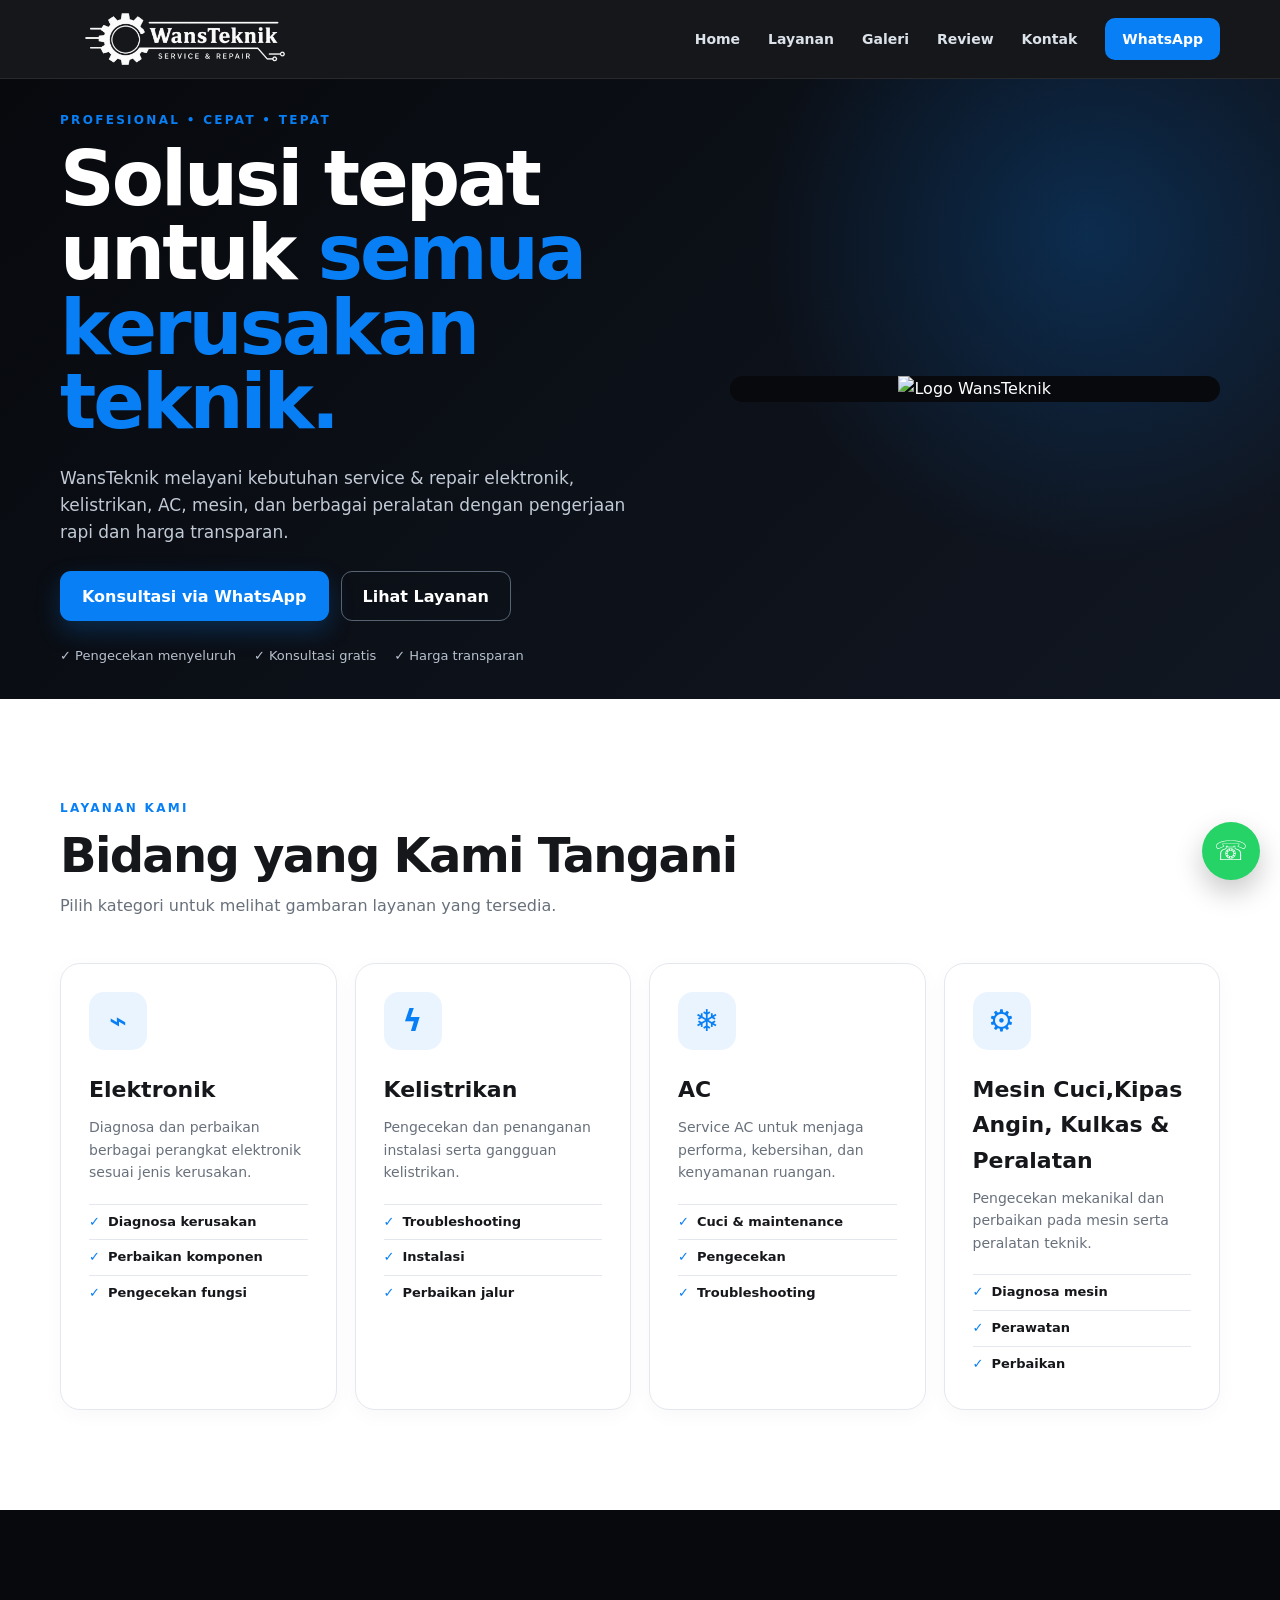
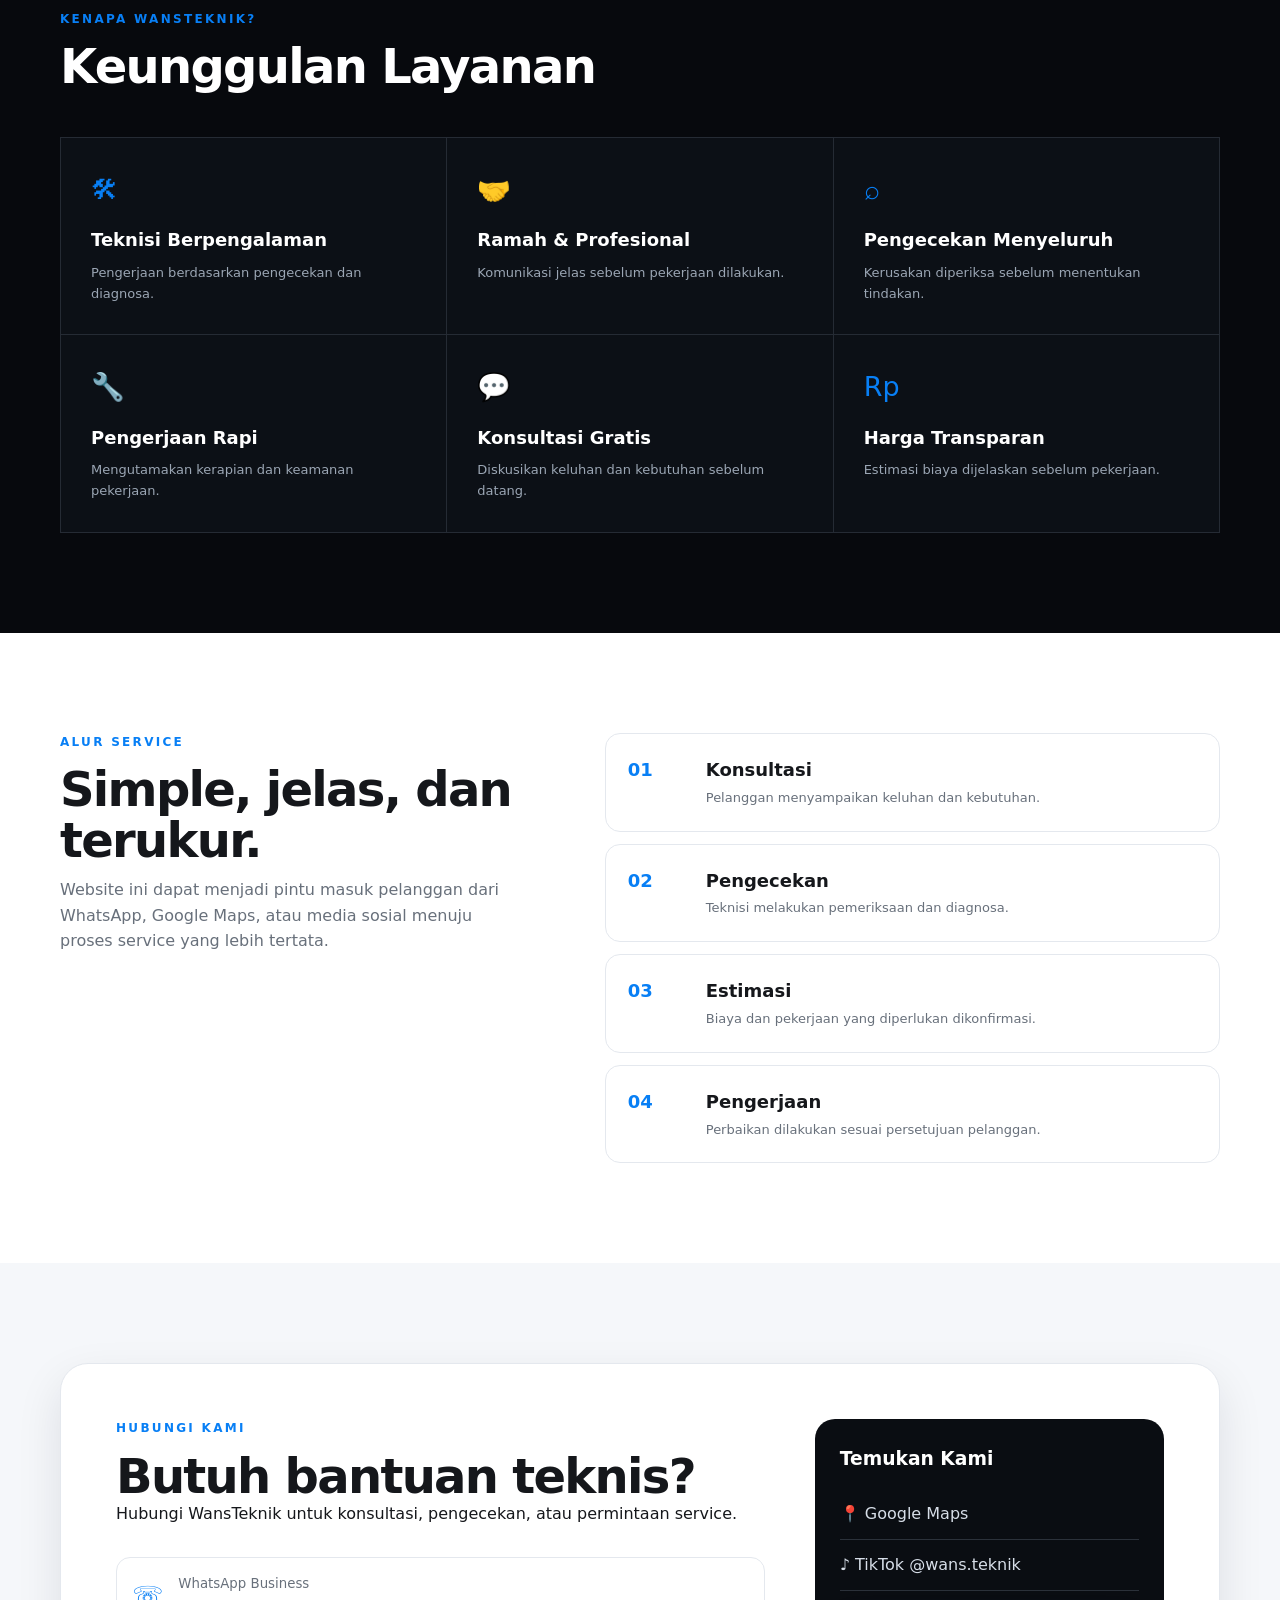
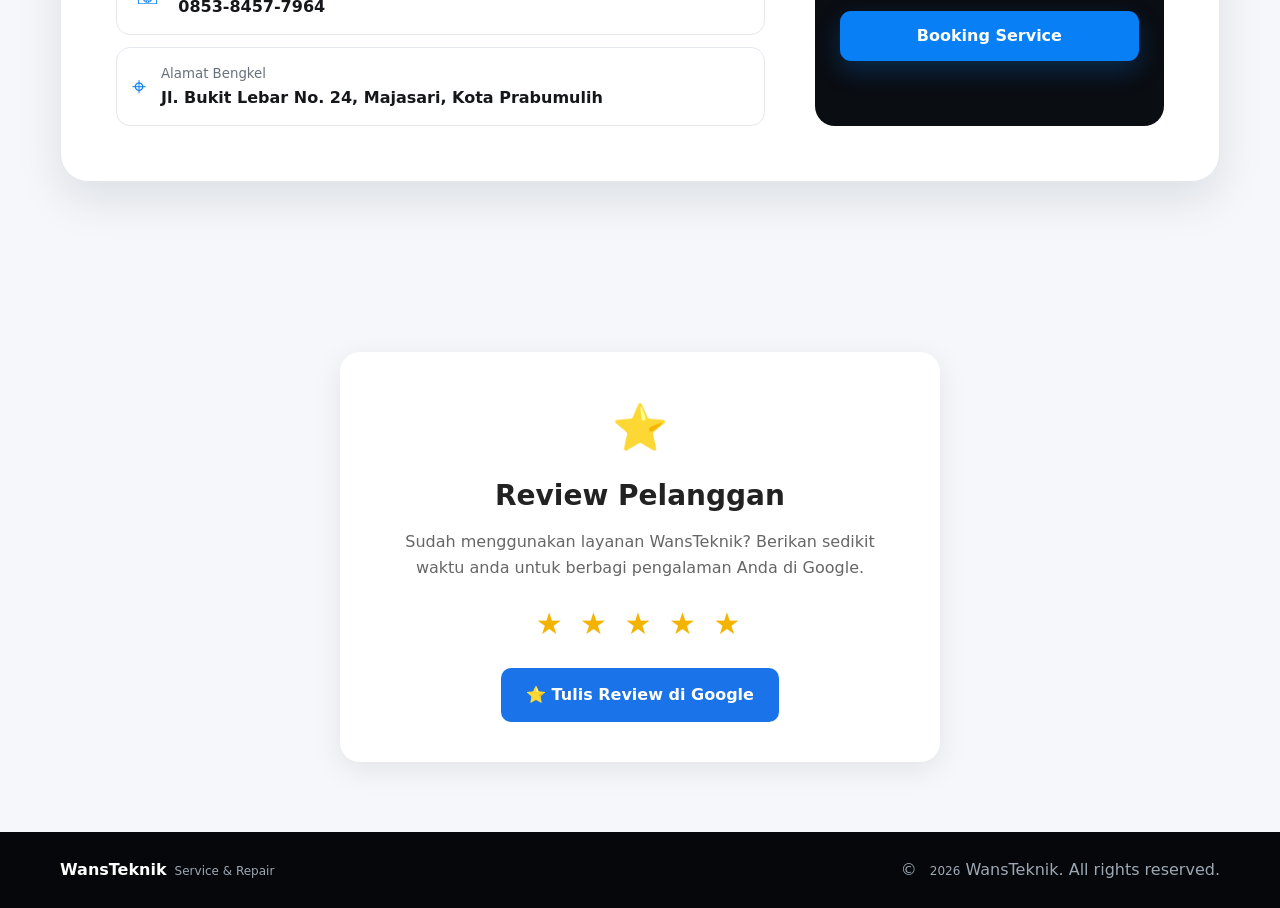
==== index.html @ 739c7991 "index.html" ====
<!DOCTYPE html>
<html lang="id">
<head>
  <meta charset="UTF-8">
  <meta name="viewport" content="width=device-width, initial-scale=1.0">
  <meta name="description" content="WansTeknik - Service & Repair elektronik, kelistrikan, AC, mesin dan peralatan di Prabumulih, Sumatera Selatan.">
  <meta name="theme-color" content="#087ff5">
  <title>WansTeknik | Service & Repair</title>
  <link rel="stylesheet" href="style.css">
</head>

<body>
  <!-- HEADER -->
  <header class="header" id="beranda">
    <div class="container nav-wrap">
    <a class="brand" href="#beranda" aria-label="WansTeknik">
  <img src="logo%202026.png"
     alt="WansTeknik"
     style="display:block; width:300px; height:auto; margin:auto;">
    
</a>

      <button class="menu-toggle" id="menuToggle" aria-label="Buka menu" aria-expanded="false">
        <span></span><span></span><span></span>
      </button>

      <nav class="nav" id="mainNav">
  <a href="#home">Home</a>
  <a href="#layanan">Layanan</a>
  <a href="#galeri">Galeri</a>
  <a href="#review">Review</a>
  <a href="#kontak">Kontak</a>
        <a class="nav-cta" href="https://wa.me/6285384577964" target="_blank" rel="noopener">WhatsApp</a>
      </nav>
    </div>
  </header>

  <main>
    <!-- HERO -->
    <section class="hero">
      <div class="hero-grid container">
        <div class="hero-copy">
          <p class="eyebrow">PROFESIONAL • CEPAT • TEPAT</p>
          <h1>Solusi tepat untuk <span>semua kerusakan teknik.</span></h1>
          <p class="hero-text">
            WansTeknik melayani kebutuhan service & repair elektronik, kelistrikan,
            AC, mesin, dan berbagai peralatan dengan pengerjaan rapi dan harga transparan.
          </p>

          <div class="hero-actions">
            <a class="btn btn-primary" href="https://wa.me/6285384577964?text=Halo%20WansTeknik%2C%20saya%20ingin%20konsultasi%20service." target="_blank" rel="noopener">
              Konsultasi via WhatsApp
            </a>
            <a class="btn btn-outline" href="#layanan">Lihat Layanan</a>
          </div>

          <div class="hero-points">
            <span>✓ Pengecekan menyeluruh</span>
            <span>✓ Konsultasi gratis</span>
            <span>✓ Harga transparan</span>
          </div>
        </div>

        <div class="hero-video">
  <img
    src="logovideo.gif"
    alt="Logo WansTeknik"
    class="logo-animation">
</div>
    </section>

    <!-- SERVICES -->
    <section class="section" id="layanan">
      <div class="container">
        <div class="section-heading">
          <p class="eyebrow">LAYANAN KAMI</p>
          <h2>Bidang yang Kami Tangani</h2>
          <p>Pilih kategori untuk melihat gambaran layanan yang tersedia.</p>
        </div>

        <div class="service-grid">
          <article class="service-card">
            <div class="icon">⌁</div>
            <h3>Elektronik</h3>
            <p>Diagnosa dan perbaikan berbagai perangkat elektronik sesuai jenis kerusakan.</p>
            <ul>
              <li>Diagnosa kerusakan</li>
              <li>Perbaikan komponen</li>
              <li>Pengecekan fungsi</li>
            </ul>
          </article>

          <article class="service-card">
            <div class="icon">ϟ</div>
            <h3>Kelistrikan</h3>
            <p>Pengecekan dan penanganan instalasi serta gangguan kelistrikan.</p>
            <ul>
              <li>Troubleshooting</li>
              <li>Instalasi</li>
              <li>Perbaikan jalur</li>
            </ul>
          </article>

          <article class="service-card">
            <div class="icon">❄</div>
            <h3>AC</h3>
            <p>Service AC untuk menjaga performa, kebersihan, dan kenyamanan ruangan.</p>
            <ul>
              <li>Cuci & maintenance</li>
              <li>Pengecekan</li>
              <li>Troubleshooting</li>
            </ul>
          </article>

          <article class="service-card">
            <div class="icon">⚙</div>
            <h3>Mesin Cuci,Kipas Angin, Kulkas & Peralatan</h3>
            <p>Pengecekan mekanikal dan perbaikan pada mesin serta peralatan teknik.</p>
            <ul>
              <li>Diagnosa mesin</li>
              <li>Perawatan</li>
              <li>Perbaikan</li>
            </ul>
          </article>
        </div>
      </div>
    </section>

    <!-- ADVANTAGES -->
    <section class="section section-dark" id="keunggulan">
      <div class="container">
        <div class="section-heading light">
          <p class="eyebrow">KENAPA WANSTEKNIK?</p>
          <h2>Keunggulan Layanan</h2>
        </div>

        <div class="advantage-grid">
          <div class="advantage"><span>🛠</span><strong>Teknisi Berpengalaman</strong><p>Pengerjaan berdasarkan pengecekan dan diagnosa.</p></div>
          <div class="advantage"><span>🤝</span><strong>Ramah & Profesional</strong><p>Komunikasi jelas sebelum pekerjaan dilakukan.</p></div>
          <div class="advantage"><span>⌕</span><strong>Pengecekan Menyeluruh</strong><p>Kerusakan diperiksa sebelum menentukan tindakan.</p></div>
          <div class="advantage"><span>🔧</span><strong>Pengerjaan Rapi</strong><p>Mengutamakan kerapian dan keamanan pekerjaan.</p></div>
          <div class="advantage"><span>💬</span><strong>Konsultasi Gratis</strong><p>Diskusikan keluhan dan kebutuhan sebelum datang.</p></div>
          <div class="advantage"><span>Rp</span><strong>Harga Transparan</strong><p>Estimasi biaya dijelaskan sebelum pekerjaan.</p></div>
        </div>
      </div>
    </section>

    <!-- ABOUT / PROCESS -->
    <section class="section" id="tentang">
      <div class="container two-col">
        <div>
          <p class="eyebrow">ALUR SERVICE</p>
          <h2>Simple, jelas, dan terukur.</h2>
          <p class="lead">
            Website ini dapat menjadi pintu masuk pelanggan dari WhatsApp, Google Maps,
            atau media sosial menuju proses service yang lebih tertata.
          </p>
        </div>

        <div class="steps">
          <div class="step"><b>01</b><div><h3>Konsultasi</h3><p>Pelanggan menyampaikan keluhan dan kebutuhan.</p></div></div>
          <div class="step"><b>02</b><div><h3>Pengecekan</h3><p>Teknisi melakukan pemeriksaan dan diagnosa.</p></div></div>
          <div class="step"><b>03</b><div><h3>Estimasi</h3><p>Biaya dan pekerjaan yang diperlukan dikonfirmasi.</p></div></div>
          <div class="step"><b>04</b><div><h3>Pengerjaan</h3><p>Perbaikan dilakukan sesuai persetujuan pelanggan.</p></div></div>
        </div>
      </div>
    </section>

    <!-- CONTACT -->
    <section class="section contact-section" id="kontak">
      <div class="container">
        <div class="contact-box">
          <div>
            <p class="eyebrow">HUBUNGI KAMI</p>
            <h2>Butuh bantuan teknis?</h2>
            <p>Hubungi WansTeknik untuk konsultasi, pengecekan, atau permintaan service.</p>

            <div class="contact-list">
              <a href="https://wa.me/6285384577964" target="_blank" rel="noopener">
                <span class="contact-icon">☏</span>
                <span><small>WhatsApp Business</small><strong>0853-8457-7964</strong></span>
              </a>
              <a href="https://www.google.com/maps/search/?api=1&query=WansTeknik%2C%20Jl.%20Bukit%20Lebar%20No.%2024%2C%20Majasari%2C%20Prabumulih%2C%20Sumatera%20Selatan" target="_blank" rel="noopener">
                <span class="contact-icon">⌖</span>
                <span><small>Alamat Bengkel</small><strong>Jl. Bukit Lebar No. 24, Majasari, Kota Prabumulih</strong></span>
              </a>
            </div>
          </div>

          <div class="social-card">
            <h3>Temukan Kami</h3>
            <a href="https://maps.app.goo.gl/dxW3YnQpH34vf2yW6?g_st=ac" target="_blank" rel="noopener">📍 Google Maps</a>
            <a href="https://www.tiktok.com/@wans.teknik" target="_blank" rel="noopener">♪ TikTok @wans.teknik</a>
            <a class="btn btn-primary full" href="https://wa.me/6285384577964?text=Halo%20WansTeknik%2C%20saya%20ingin%20booking%20service." target="_blank" rel="noopener">Booking Service</a>
          </div>
        </div>
      </div>
    </section>
  </main>
  <section class="review-section" id="review">

  <div class="review-box">

    <div class="review-icon">⭐</div>

    <h2>Review Pelanggan</h2>

    <p>
      Sudah menggunakan layanan WansTeknik?
      Berikan sedikit waktu anda untuk berbagi pengalaman Anda di Google.
    </p>

    <div class="review-stars">
      ★ ★ ★ ★ ★
    </div>

    <a
      href="https://maps.app.goo.gl/dxW3YnQpH34vf2yW6?g_st=ac"
      target="_blank"
      rel="noopener noreferrer"
      class="review-button">
      ⭐ Tulis Review di Google
    </a>

  </div>

  </section>

  <button class="floating-wa" id="floatingWa" aria-label="Chat WhatsApp">☏</button>

  <footer class="footer">
    <div class="container footer-wrap">
      <div><strong>WansTeknik</strong><span>Service & Repair</span></div>
      <p>© <span id="year"></span> WansTeknik. All rights reserved.</p>
    </div>
  </footer>

  <script src="script.js"></script>
</body>
</html>
---- style.css ----
/* =========================================================
   WANSTEKNIK - STYLE
   Palet utama mengikuti poster: hitam + putih + biru.
   ========================================================= */

:root {
  --blue: #087ff5;
  --blue-dark: #0562bf;
  --black: #07090d;
  --text: #15171b;
  --muted: #68707b;
  --white: #ffffff;
  --surface: #f5f7fa;
  --border: #e4e8ee;
  --shadow: 0 18px 45px rgba(10, 20, 35, .10);
  --radius: 20px;
  --container: 1160px;
}

* { box-sizing: border-box; margin: 0; padding: 0; }

html { scroll-behavior: smooth; }

body {
  font-family: Inter, ui-sans-serif, system-ui, -apple-system, BlinkMacSystemFont, "Segoe UI", sans-serif;
  color: var(--text);
  background: var(--white);
  line-height: 1.6;
}

a { color: inherit; text-decoration: none; }

.container {
  width: min(var(--container), calc(100% - 40px));
  margin-inline: auto;
}

/* Header */
.header {
  position: sticky;
  top: 0;
  z-index: 50;
  background: rgba(7, 9, 13, .94);
  backdrop-filter: blur(12px);
  border-bottom: 1px solid rgba(255,255,255,.08);
}

.nav-wrap {
  min-height: 78px;
  display: flex;
  align-items: center;
  justify-content: space-between;
  gap: 25px;
}

.brand {
  display: inline-flex;
  align-items: center;
  gap: 12px;
  color: white;
}

.brand img {
  width: 250px!important;
  height: 52px!important;
  object-fit: contain!important;
  display: block!important;
}

.brand strong {
  display: block;
  font-size: 21px;
  letter-spacing: -.4px;
}

.brand small {
  display: block;
  color: #b8c1cd;
  text-transform: uppercase;
  font-size: 9px;
  letter-spacing: 2px;
}

.nav { display: flex; align-items: center; gap: 28px; color: #dce2ea; }
.nav a { font-size: 14px; font-weight: 700; transition: .2s; }
.nav a:hover { color: var(--blue); }
.nav .nav-cta { padding: 10px 17px; border-radius: 10px; background: var(--blue); color: white; }
.nav .nav-cta:hover { background: #2995ff; color: white; }

.menu-toggle { display: none; background: none; border: 0; cursor: pointer; }
.menu-toggle span { display: block; width: 25px; height: 2px; background: white; margin: 5px; }

/* Hero */
.hero {
  color: white;
  background:
    radial-gradient(circle at 85% 25%, rgba(8,127,245,.24), transparent 28%),
    linear-gradient(135deg, #07090d 0%, #111722 100%);
  overflow: hidden;
}

.hero-grid {
  min-height: 620px;
  display: grid;
  grid-template-columns: 1.1fr .9fr;
  align-items: center;
  gap: 70px;
}

.eyebrow {
  color: var(--blue);
  font-weight: 900;
  font-size: 12px;
  letter-spacing: 2.3px;
  margin-bottom: 12px;
}

.hero h1 {
  max-width: 720px;
  font-size: clamp(42px, 6vw, 76px);
  line-height: .98;
  letter-spacing: -3px;
}

.hero h1 span { color: var(--blue); }

.hero-text {
  max-width: 670px;
  color: #c1cad5;
  font-size: 17px;
  margin: 25px 0;
}

.hero-actions { display: flex; gap: 12px; flex-wrap: wrap; }

.btn {
  display: inline-flex;
  justify-content: center;
  align-items: center;
  min-height: 50px;
  padding: 0 21px;
  border-radius: 11px;
  font-weight: 900;
  border: 1px solid transparent;
  transition: .2s ease;
  cursor: pointer;
}

.btn-primary { background: var(--blue); color: white; box-shadow: 0 10px 25px rgba(8,127,245,.25); }
.btn-primary:hover { background: #2995ff; transform: translateY(-2px); }
.btn-outline { border-color: #586372; color: white; }
.btn-outline:hover { border-color: var(--blue); color: var(--blue); }

.hero-points {
  display: flex;
  flex-wrap: wrap;
  gap: 18px;
  margin-top: 25px;
  color: #b8c1cd;
  font-size: 13px;
}

.hero-card {
  width: min(430px, 100%);
  min-height: 390px;
  margin-inline: auto;
  padding: 45px;
  display: flex;
  flex-direction: column;
  justify-content: center;
  align-items: center;
  text-align: center;
  border: 1px solid rgba(255,255,255,.13);
  border-radius: 30px;
  background: linear-gradient(145deg, rgba(255,255,255,.08), rgba(255,255,255,.025));
  box-shadow: 0 30px 70px rgba(0,0,0,.35);
}

.hero-video {
    width: 100%;
    max-width: 500px;
    height: 100℅;

    display: flex;
    justify-content: center;
    align-items: center;

    overflow: hidden;
    border-radius: 25px;

    background: #07090d;
}

.logovideo {
    
    width: 100%;
    height: 100%;

    object-fit: contain;
    transform:scale(0,30);

    display: block;
    background: #000;
}

.hero-card-title { font-size: 34px; font-weight: 950; letter-spacing: -1px; }
.hero-card-subtitle { color: #bfc8d4; font-size: 11px; letter-spacing: 4px; font-weight: 800; }
.hero-line { width: 80px; height: 3px; background: var(--blue); margin: 18px 0; }
.hero-card p { color: #aeb8c5; max-width: 290px; font-size: 14px; }

@keyframes spin { to { transform: rotate(360deg); } }

/* Sections */
.section { padding: 100px 0; }
.section-heading { max-width: 700px; margin-bottom: 45px; }
.section-heading h2, .two-col h2, .contact-box h2 {
  font-size: clamp(32px, 4vw, 48px);
  line-height: 1.05;
  letter-spacing: -1.7px;
}
.section-heading p:not(.eyebrow), .lead { color: var(--muted); margin-top: 12px; }

.service-grid {
  display: grid;
  grid-template-columns: repeat(4, 1fr);
  gap: 18px;
}

.service-card {
  padding: 28px;
  border: 1px solid var(--border);
  border-radius: var(--radius);
  background: white;
  box-shadow: 0 5px 20px rgba(10,20,35,.03);
  transition: .25s ease;
}

.service-card:hover { transform: translateY(-7px); box-shadow: var(--shadow); border-color: #c9d7e7; }

.icon {
  width: 58px;
  height: 58px;
  display: grid;
  place-items: center;
  border-radius: 15px;
  background: #eaf4ff;
  color: var(--blue);
  font-size: 30px;
  font-weight: 900;
  margin-bottom: 22px;
}

.service-card h3 { font-size: 22px; margin-bottom: 9px; }
.service-card p { color: var(--muted); font-size: 14px; }
.service-card ul { list-style: none; margin-top: 20px; }
.service-card li { font-size: 13px; font-weight: 700; padding: 7px 0; border-top: 1px solid var(--border); }
.service-card li::before { content: "✓"; color: var(--blue); margin-right: 8px; }

/* Dark advantages */
.section-dark { background: var(--black); color: white; }
.light p:not(.eyebrow) { color: #aeb8c5; }

.advantage-grid {
  display: grid;
  grid-template-columns: repeat(3, 1fr);
  gap: 1px;
  background: #252b34;
  border: 1px solid #252b34;
}

.advantage { background: #0c1016; padding: 30px; min-height: 180px; }
.advantage span { font-size: 27px; color: var(--blue); display: block; margin-bottom: 15px; }
.advantage strong { font-size: 18px; display: block; }
.advantage p { color: #9ba6b4; font-size: 13px; margin-top: 8px; }

/* Process */
.two-col { display: grid; grid-template-columns: .85fr 1.15fr; gap: 90px; align-items: start; }

.steps { display: grid; gap: 12px; }
.step {
  display: grid;
  grid-template-columns: 60px 1fr;
  gap: 18px;
  padding: 22px;
  border: 1px solid var(--border);
  border-radius: 15px;
}
.step b { color: var(--blue); font-size: 18px; }
.step h3 { font-size: 18px; }
.step p { color: var(--muted); font-size: 13px; margin-top: 3px; }

/* Contact */
.contact-section { background: var(--surface); }
.contact-box {
  display: grid;
  grid-template-columns: 1.3fr .7fr;
  gap: 50px;
  padding: 55px;
  border-radius: 28px;
  background: white;
  box-shadow: var(--shadow);
  border: 1px solid var(--border);
}

.contact-list { display: grid; gap: 12px; margin-top: 30px; }
.contact-list a {
  display: flex;
  gap: 15px;
  align-items: center;
  padding: 15px;
  border: 1px solid var(--border);
  border-radius: 14px;
}
.contact-list a:hover { border-color: var(--blue); }
.contact-icon { color: var(--blue); font-size: 25px; }
.contact-list small { display: block; color: var(--muted); }
.contact-list strong { display: block; }

.social-card {
  padding: 25px;
  background: #0a0d12;
  border-radius: 20px;
  color: white;
}
.social-card h3 { margin-bottom: 15px; }
.social-card > a:not(.btn) { display: block; padding: 12px 0; border-bottom: 1px solid #2b313a; color: #d7dee8; }
.social-card .full { width: 100%; margin-top: 20px; }

/* Floating button + footer */
.floating-wa {
  position: fixed;
  right: 20px;
  bottom: 20px;
  width: 58px;
  height: 58px;
  border: 0;
  border-radius: 50%;
  background: #25d366;
  color: white;
  font-size: 27px;
  box-shadow: 0 12px 28px rgba(0,0,0,.22);
  z-index: 40;
  cursor: pointer;
}

.footer { background: #05070a; color: #9da8b5; padding: 25px 0; }
.footer-wrap { display: flex; justify-content: space-between; gap: 20px; align-items: center; }
.footer strong { color: white; }
.footer span { margin-left: 8px; font-size: 12px; }

.reveal { opacity: 0; transform: translateY(20px); transition: .7s ease; }
.reveal.visible { opacity: 1; transform: translateY(0); }

/* Responsive */
@media (max-width: 980px) {
  .hero-grid, .two-col, .contact-box { grid-template-columns: 1fr; }
  .hero-grid { padding-top: 70px; padding-bottom: 70px; }
  .hero-card { max-width: 500px; }
  .service-grid { grid-template-columns: repeat(2, 1fr); }
  .advantage-grid { grid-template-columns: repeat(2, 1fr); }
}
/* ================================
   REVIEW PELANGGAN WANSTEKNIK
   ================================ */

.review-section {
  padding: 70px 20px;
  background: #f5f7fa;
  text-align: center;
  scroll-margin-top: 80px;
}

.review-box {
  max-width: 600px;
  margin: 0 auto;
  padding: 40px 25px;
  background: #ffffff;
  border-radius: 20px;
  box-shadow: 0 8px 30px rgba(0, 0, 0, 0.08);
}

.review-icon {
  font-size: 45px;
  margin-bottom: 10px;
}

.review-box h2 {
  margin: 10px 0;
  font-size: 28px;
  color: #222;
}

.review-box p {
  margin: 0 auto 20px;
  max-width: 500px;
  color: #666;
  line-height: 1.6;
}

.review-stars {
  margin: 20px 0;
  font-size: 30px;
  letter-spacing: 4px;
  color: #f5b301;
}

.review-button {
  display: inline-block;
  padding: 14px 25px;
  background: #1a73e8;
  color: #ffffff;
  text-decoration: none;
  font-weight: 700;
  border-radius: 10px;
  transition: all 0.2s ease;
}

.review-button:hover {
  transform: translateY(-2px);
  opacity: 0.9;
}

.review-box small {
  display: block;
  margin-top: 18px;
  color: #777;
  line-height: 1.5;
}

/* Scroll halus ketika menu Review ditekan */
html {
  scroll-behavior: smooth;
}

@media (max-width: 720px) {
  .container { width: min(var(--container), calc(100% - 28px)); }
  .menu-toggle { display: block; }
  .nav {
    position: absolute;
    left: 14px;
    right: 14px;
    top: 72px;
    display: none;
    padding: 15px;
    flex-direction: column;
    align-items: stretch;
    background: #0a0d12;
    border: 1px solid #252b34;
    border-radius: 14px;
  }
  .nav.open { display: flex; }
  .nav a { padding: 9px; }
  .hero h1 { letter-spacing: -2px; }
  .hero-card { min-height: 320px; padding: 30px; }
  .section { padding: 75px 0; }
  .service-grid, .advantage-grid { grid-template-columns: 1fr; }
  .contact-box { padding: 28px; gap: 30px; }
  .footer-wrap { flex-direction: column; align-items: flex-start; }
}
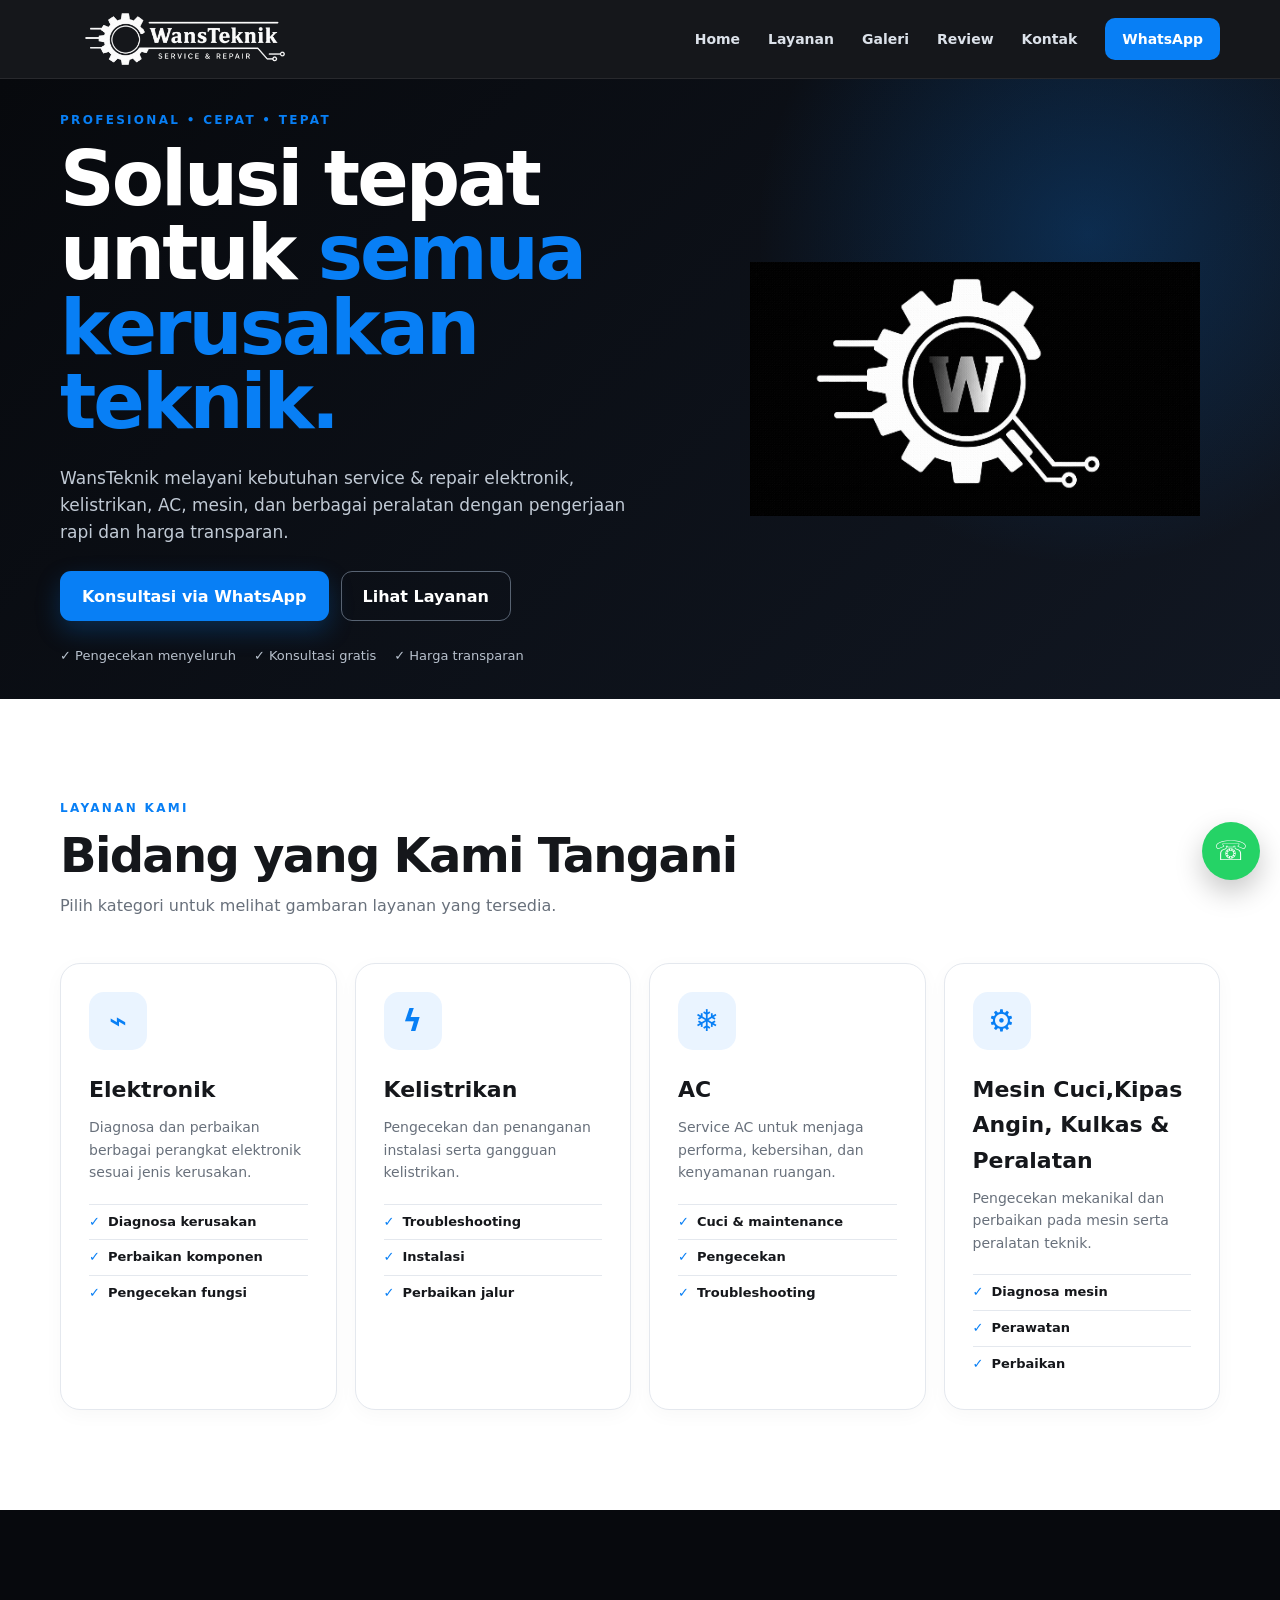
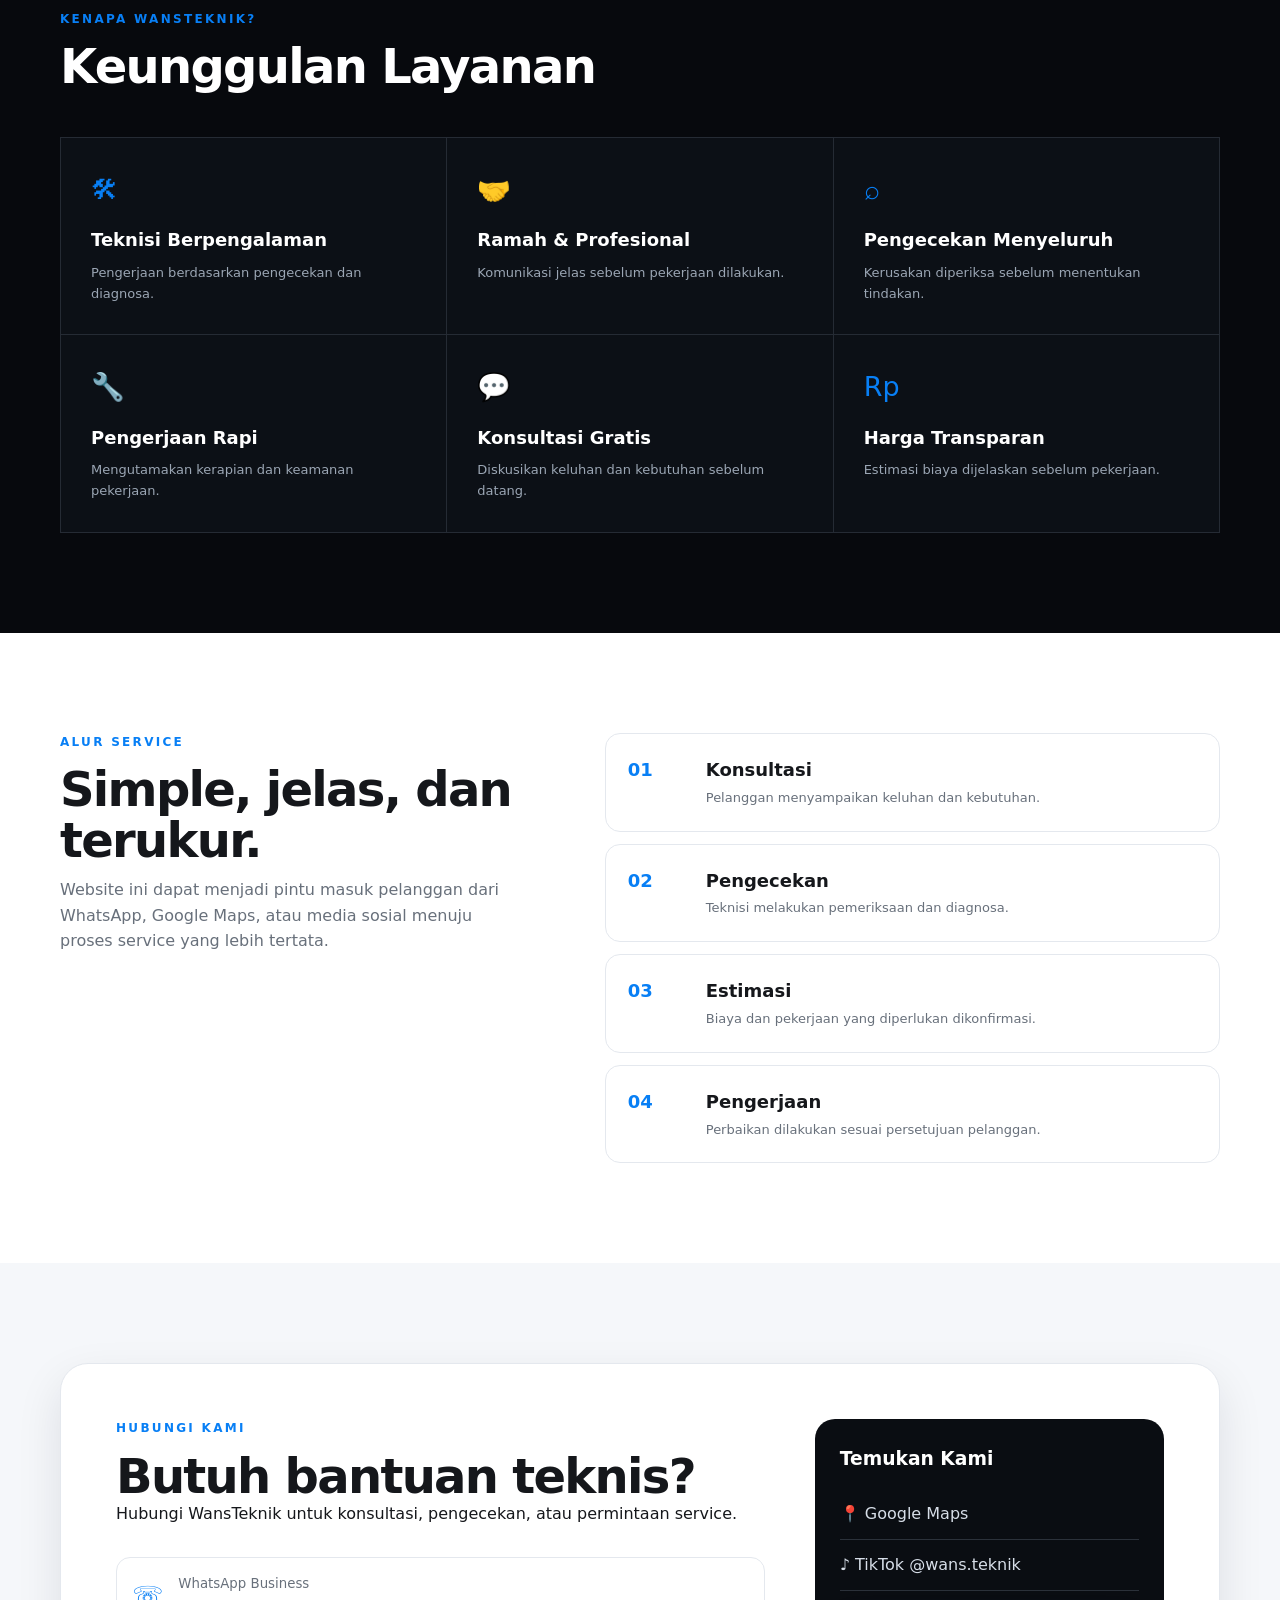
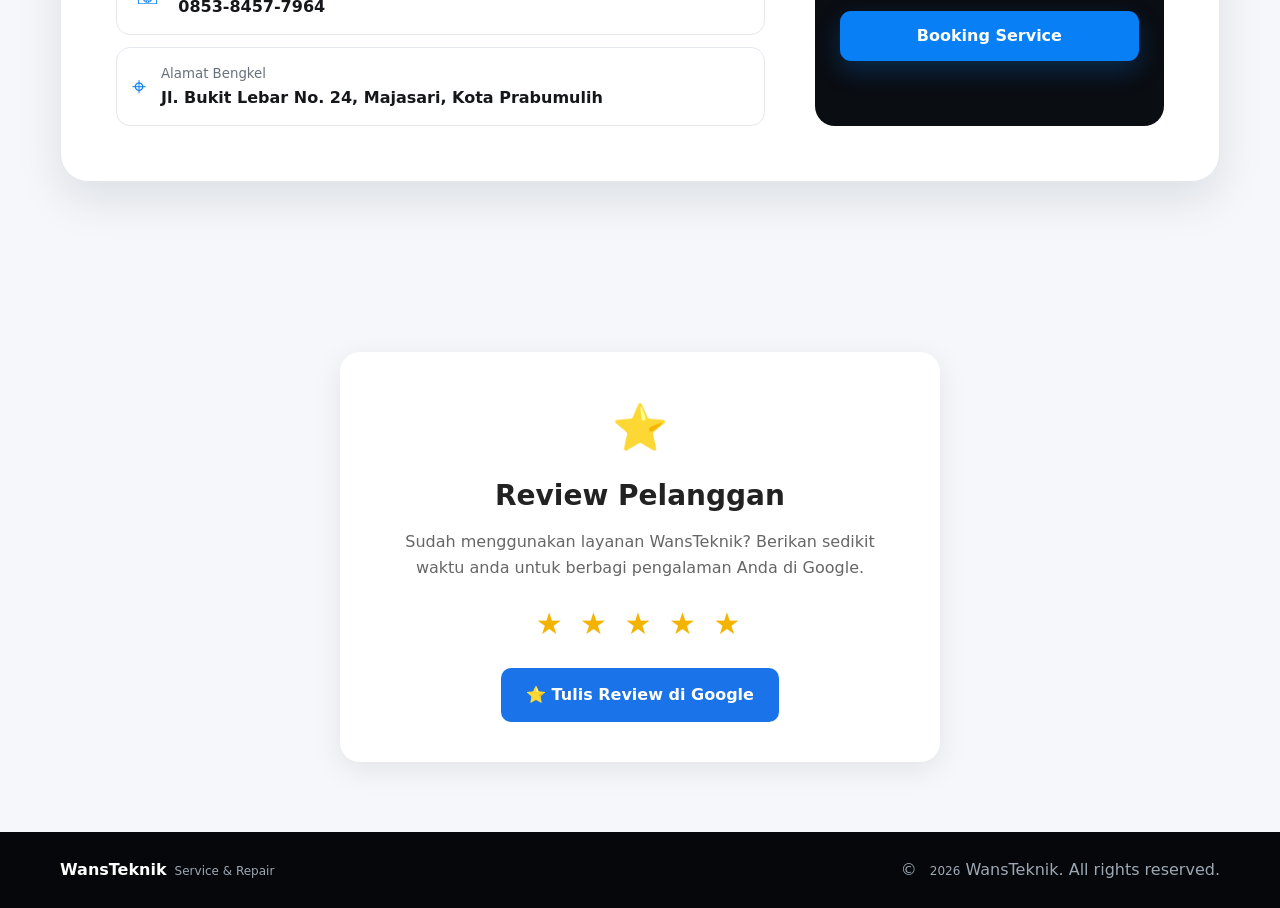
==== commit 876a7aa4: "index.html" ====
--- a/index.html
+++ b/index.html
@@ -63,7 +63,7 @@
 
         <div class="hero-video">
   <img
-    src="logovideo.gif"
+    src="Logovideo.gif"
     alt="Logo WansTeknik"
     class="logo-animation">
 </div>
--- a/style.css
+++ b/style.css
@@ -177,30 +177,16 @@
 }
 
 .hero-video {
-    width: 100%;
-    max-width: 500px;
-    height: 100℅;
-
-    display: flex;
-    justify-content: center;
-    align-items: center;
-
-    overflow: hidden;
-    border-radius: 25px;
-
-    background: #07090d;
-}
-
-.logovideo {
-    
-    width: 100%;
-    height: 100%;
-
-    object-fit: contain;
-    transform:scale(0,30);
-
-    display: block;
-    background: #000;
+  display: flex;
+  justify-content: center;
+  align-items: center;
+}
+
+.logo-animation {
+  width: 100%;
+  max-width: 450px;
+  height: auto;
+  display: block;
 }
 
 .hero-card-title { font-size: 34px; font-weight: 950; letter-spacing: -1px; }
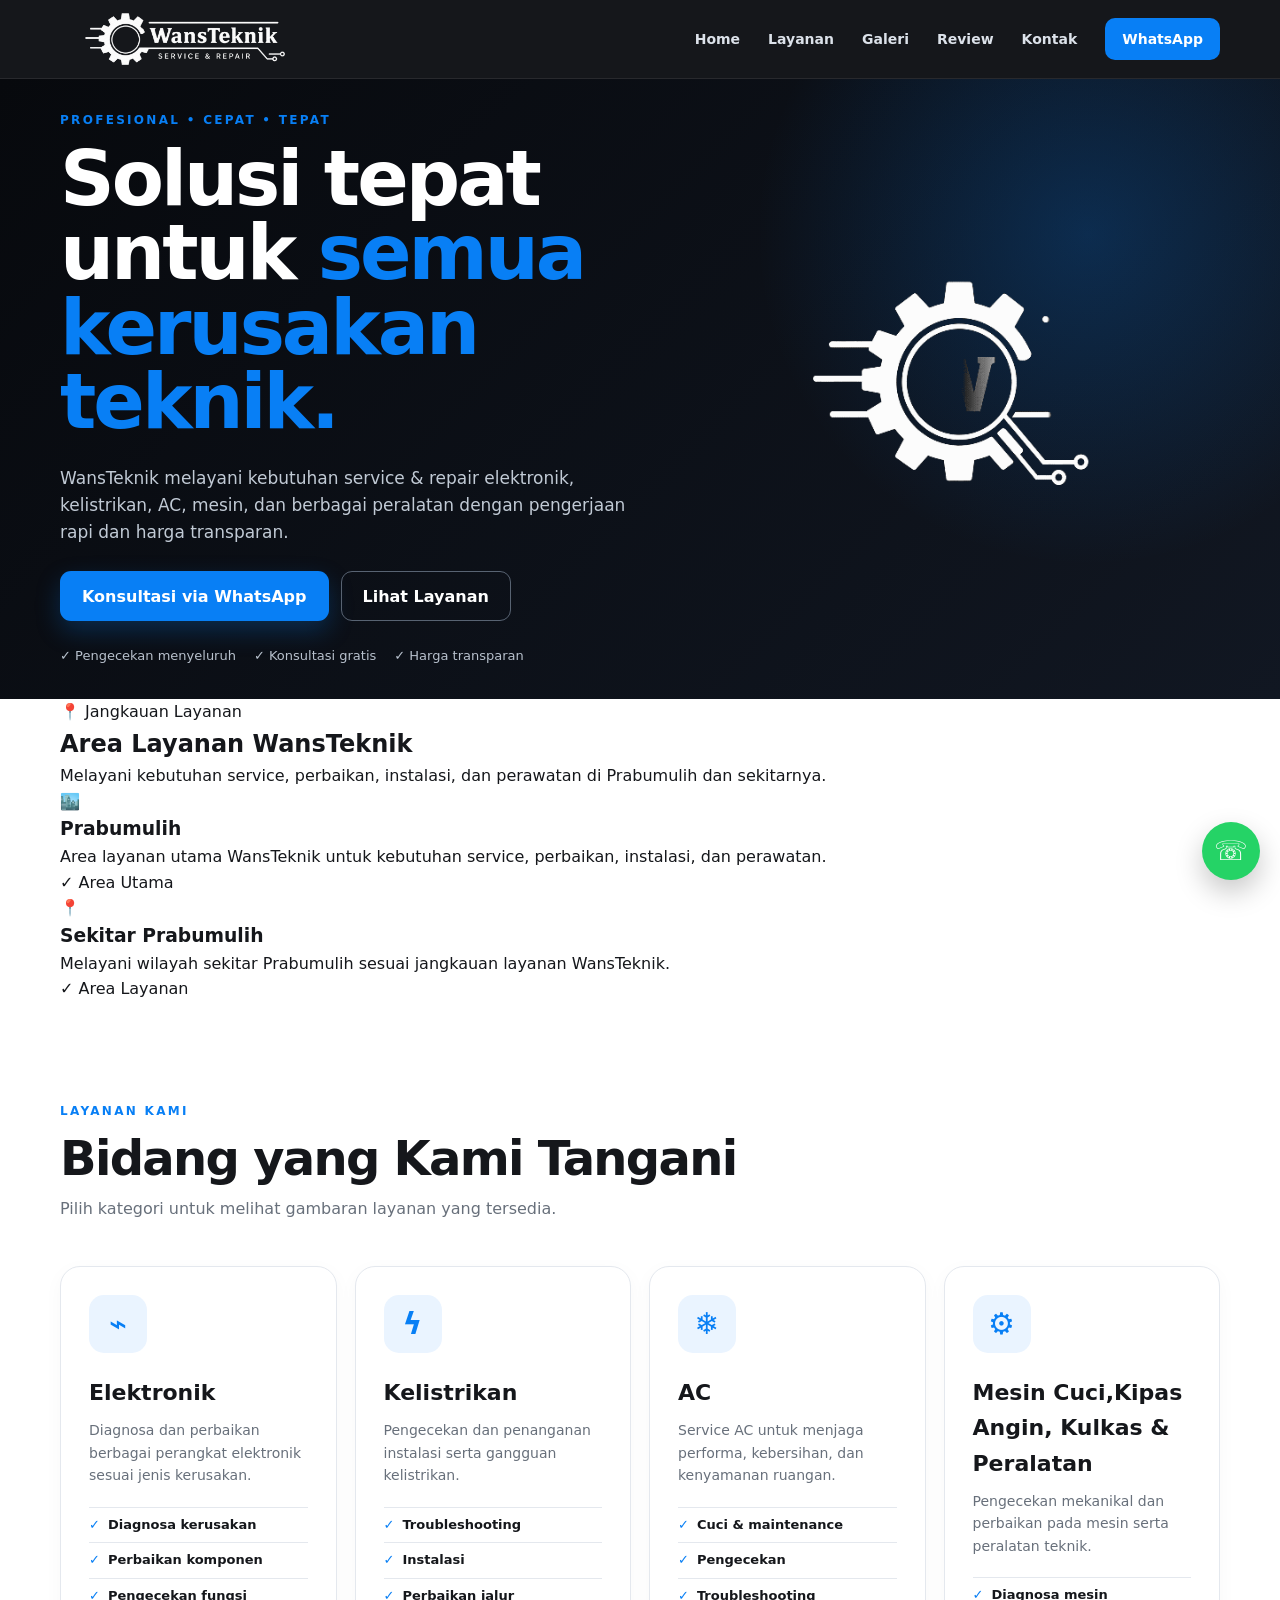
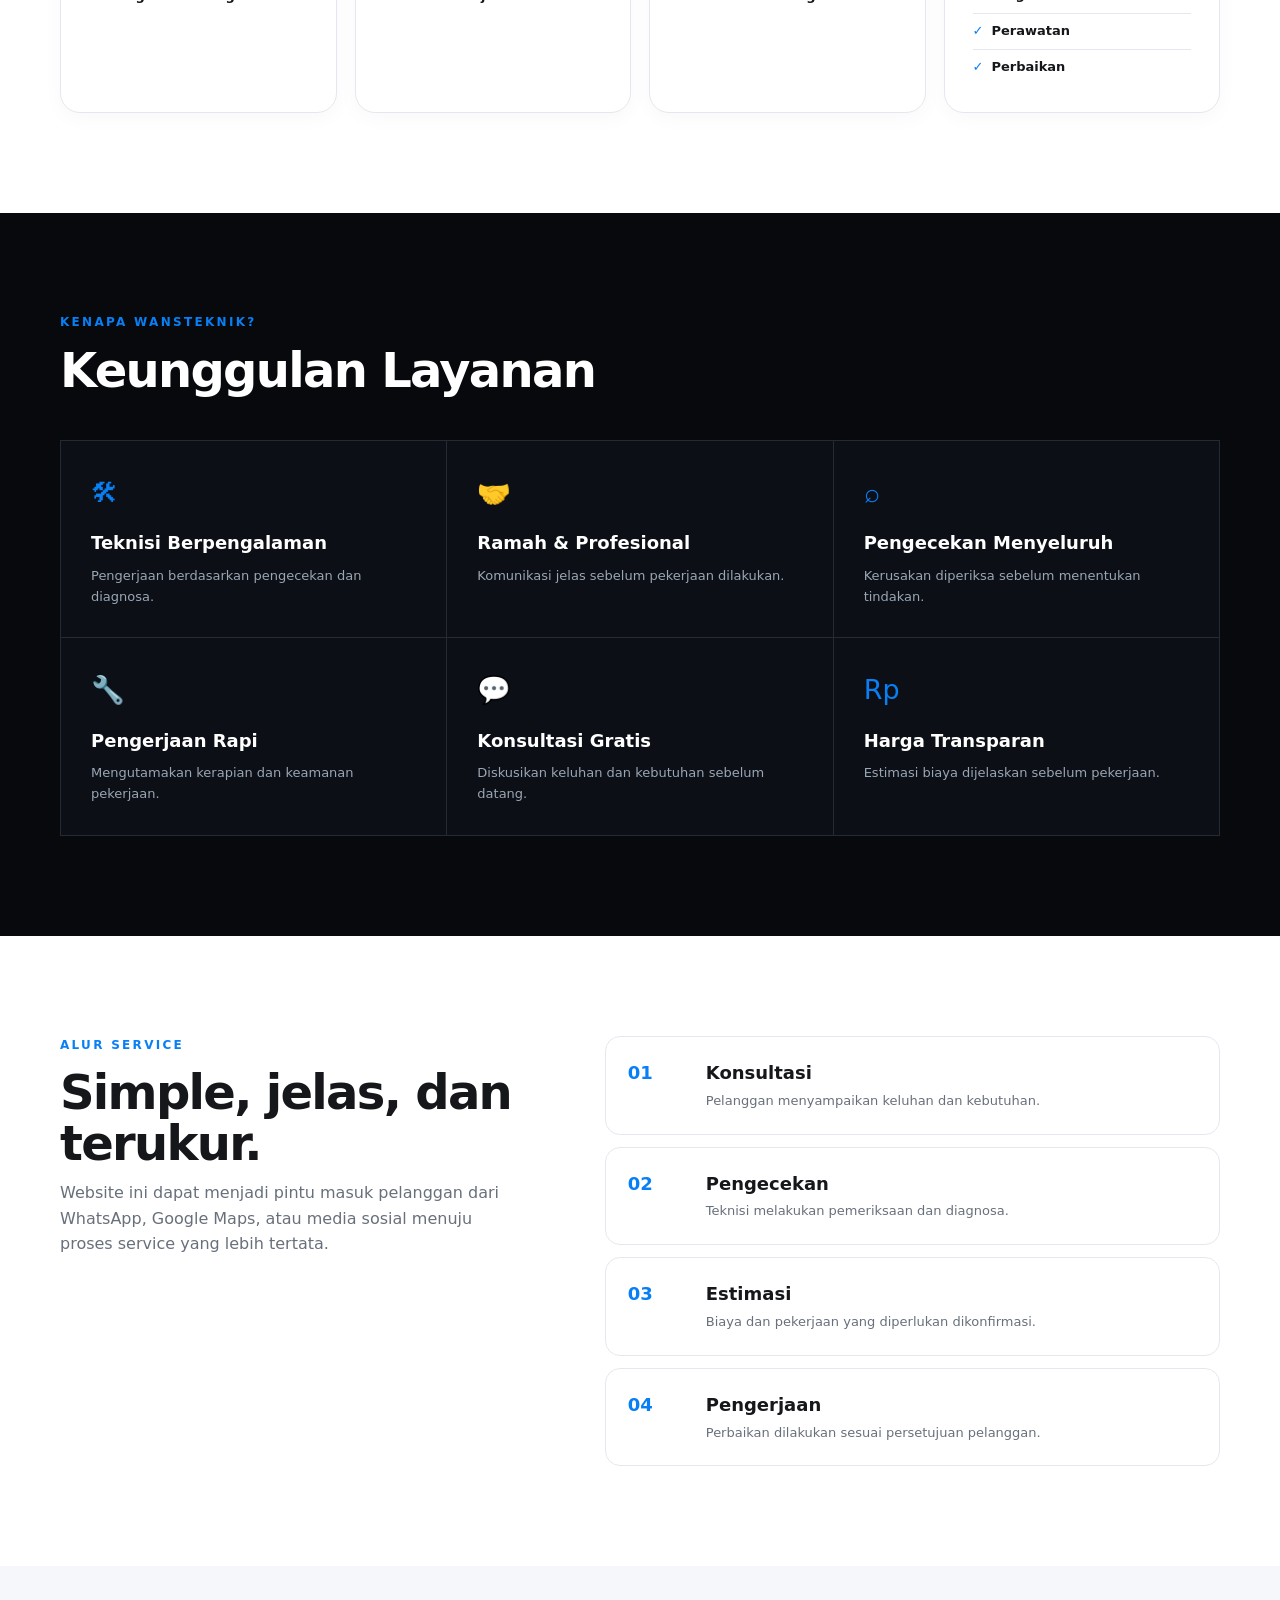
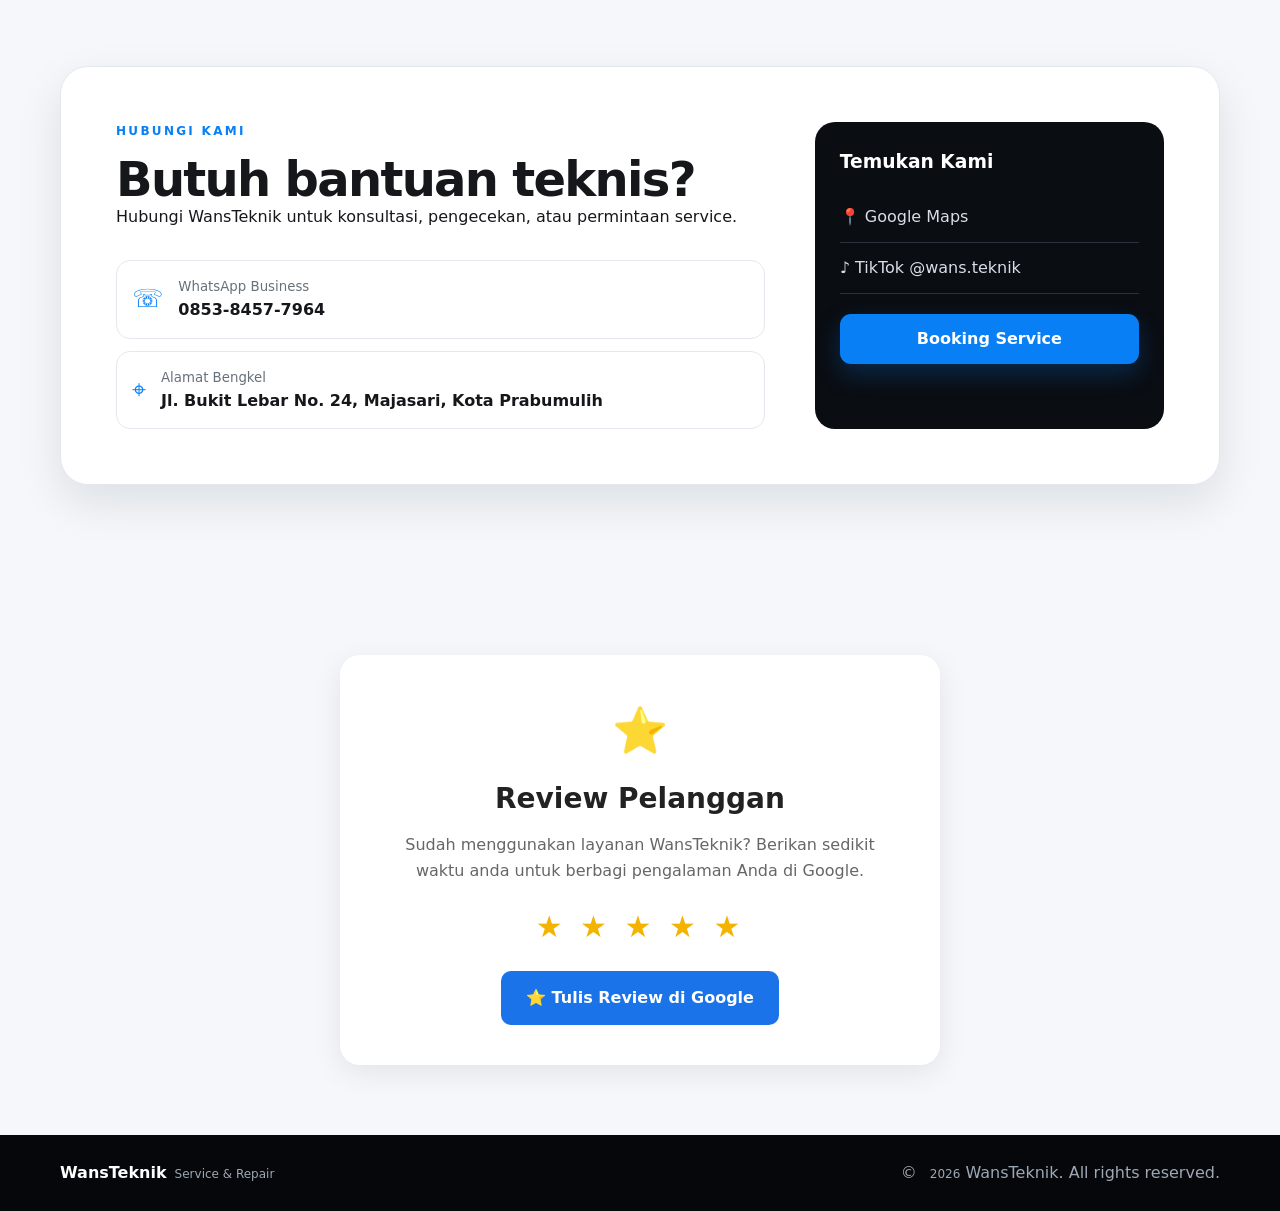
==== commit d9bebd45: "index.html" ====
--- a/index.html
+++ b/index.html
@@ -68,6 +68,59 @@
     class="logo-animation">
 </div>
     </section>
+    <!-- AREA LAYANAN -->
+<section class="area-layanan" id="area-layanan">
+  <div class="container">
+
+    <div class="section-title">
+      <span class="section-badge">📍 Jangkauan Layanan</span>
+
+      <h2>Area Layanan WansTeknik</h2>
+
+      <p>
+        Melayani kebutuhan service, perbaikan, instalasi,
+        dan perawatan di Prabumulih dan sekitarnya.
+      </p>
+    </div>
+
+    <div class="area-grid">
+
+      <!-- PRABUMULIH -->
+      <div class="area-card">
+        <div class="area-icon">🏙️</div>
+
+        <h3>Prabumulih</h3>
+
+        <p>
+          Area layanan utama WansTeknik untuk kebutuhan
+          service, perbaikan, instalasi, dan perawatan.
+        </p>
+
+        <span class="area-status">
+          ✓ Area Utama
+        </span>
+      </div>
+
+      <!-- SEKITAR PRABUMULIH -->
+      <div class="area-card">
+        <div class="area-icon">📍</div>
+
+        <h3>Sekitar Prabumulih</h3>
+
+        <p>
+          Melayani wilayah sekitar Prabumulih sesuai
+          jangkauan layanan WansTeknik.
+        </p>
+
+        <span class="area-status">
+          ✓ Area Layanan
+        </span>
+      </div>
+
+    </div>
+
+  </div>
+</section>
 
     <!-- SERVICES -->
     <section class="section" id="layanan">
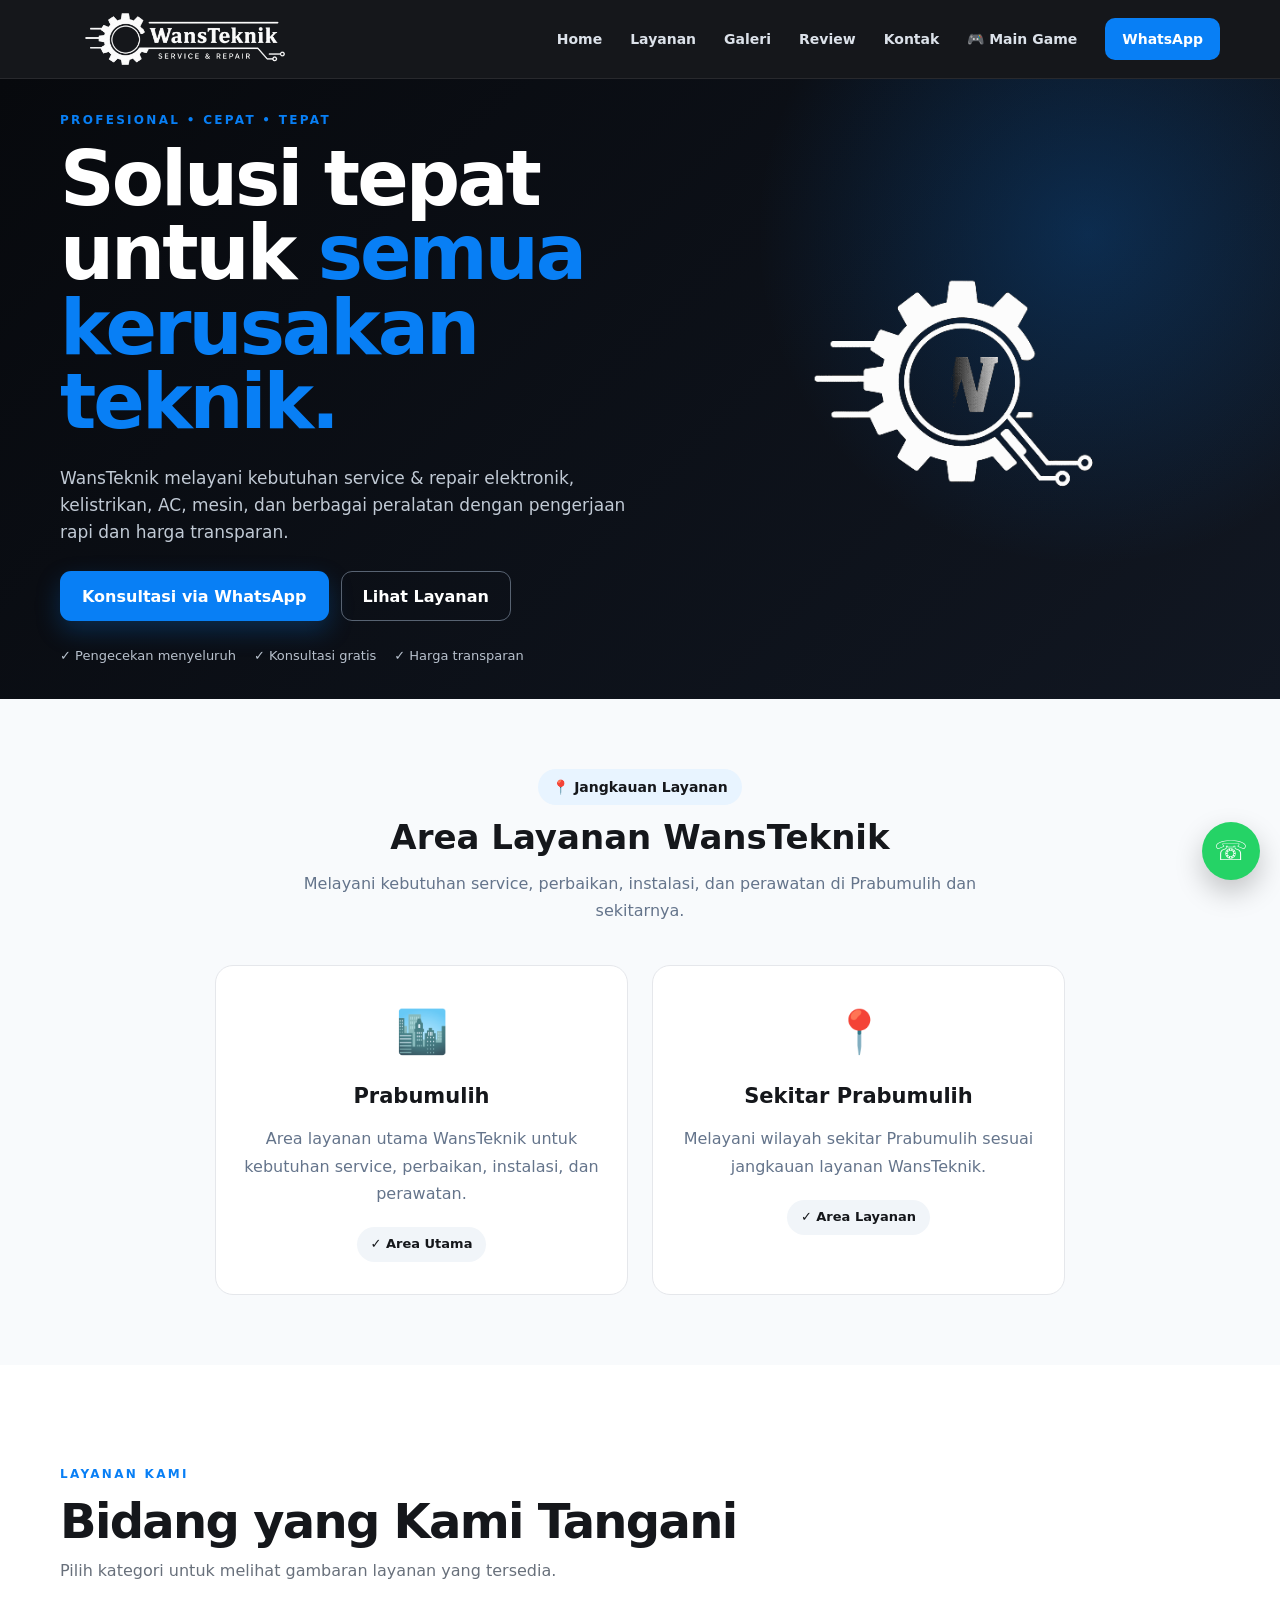
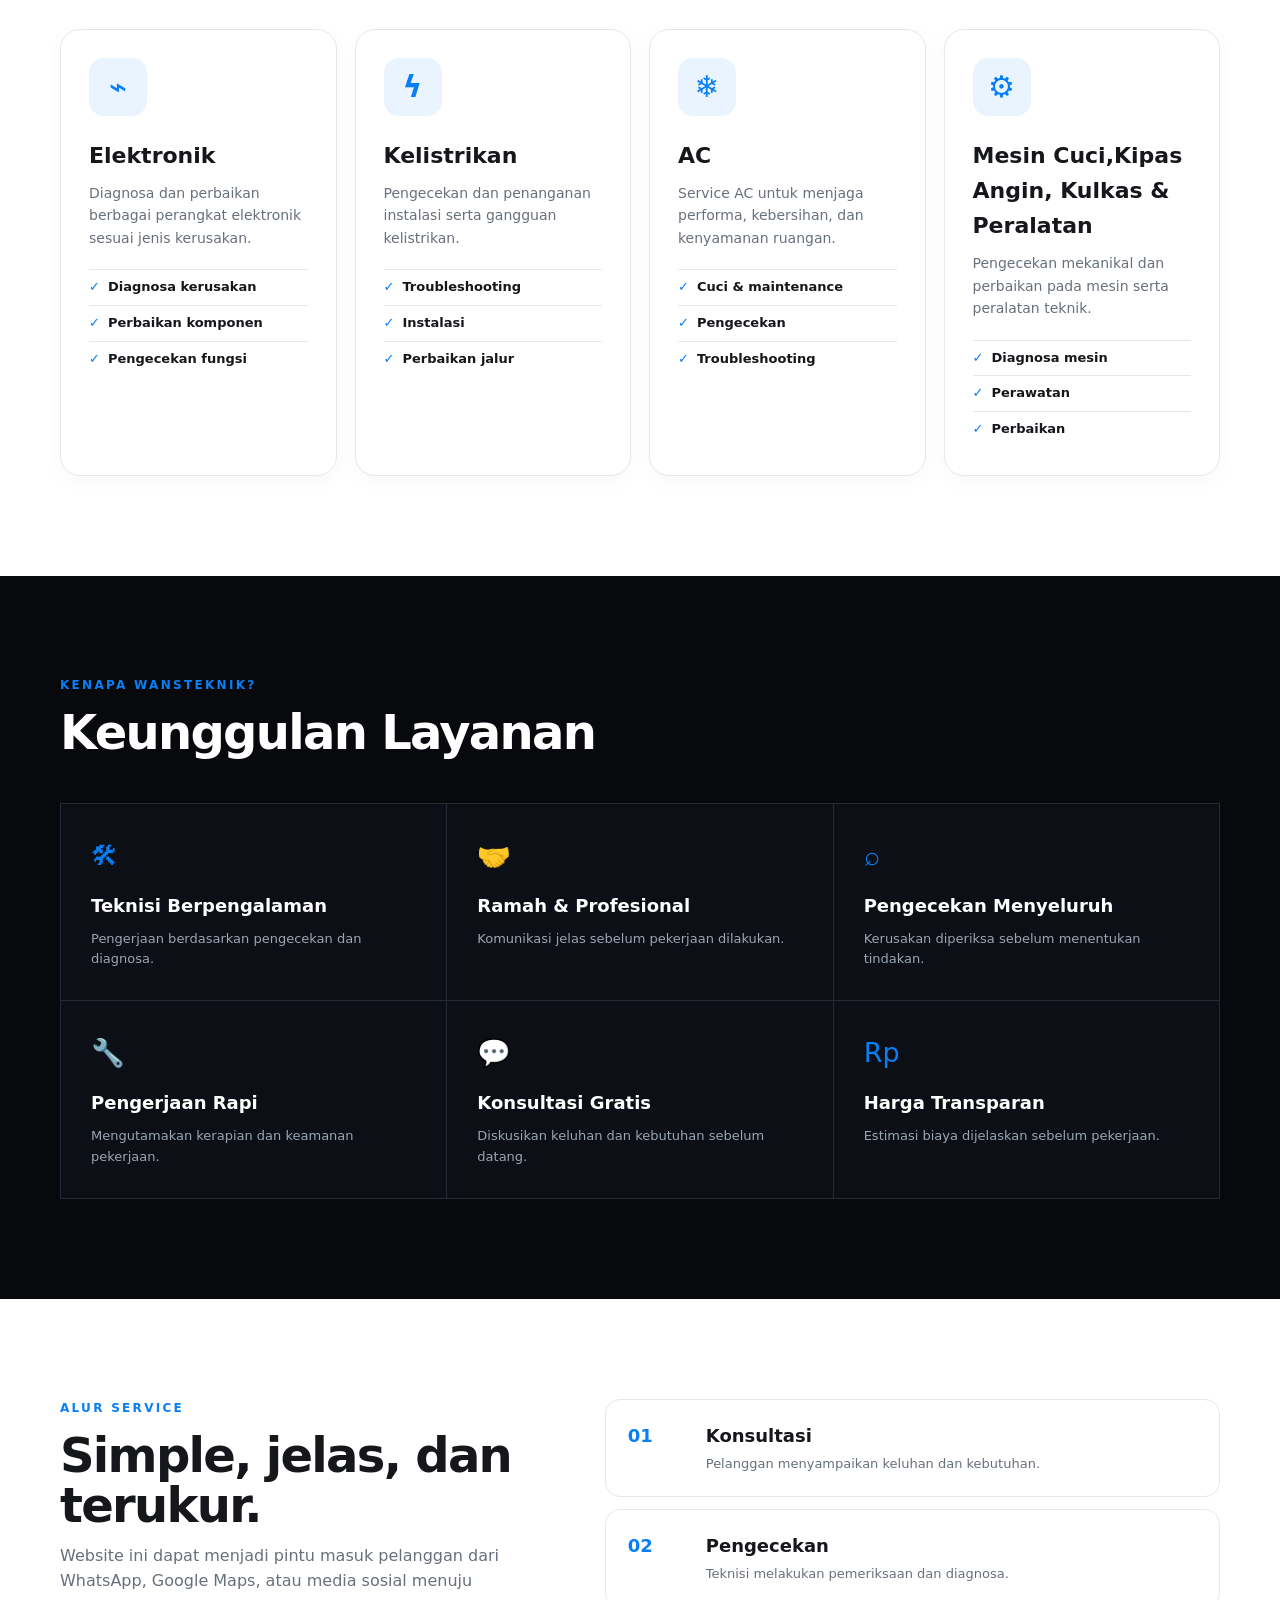
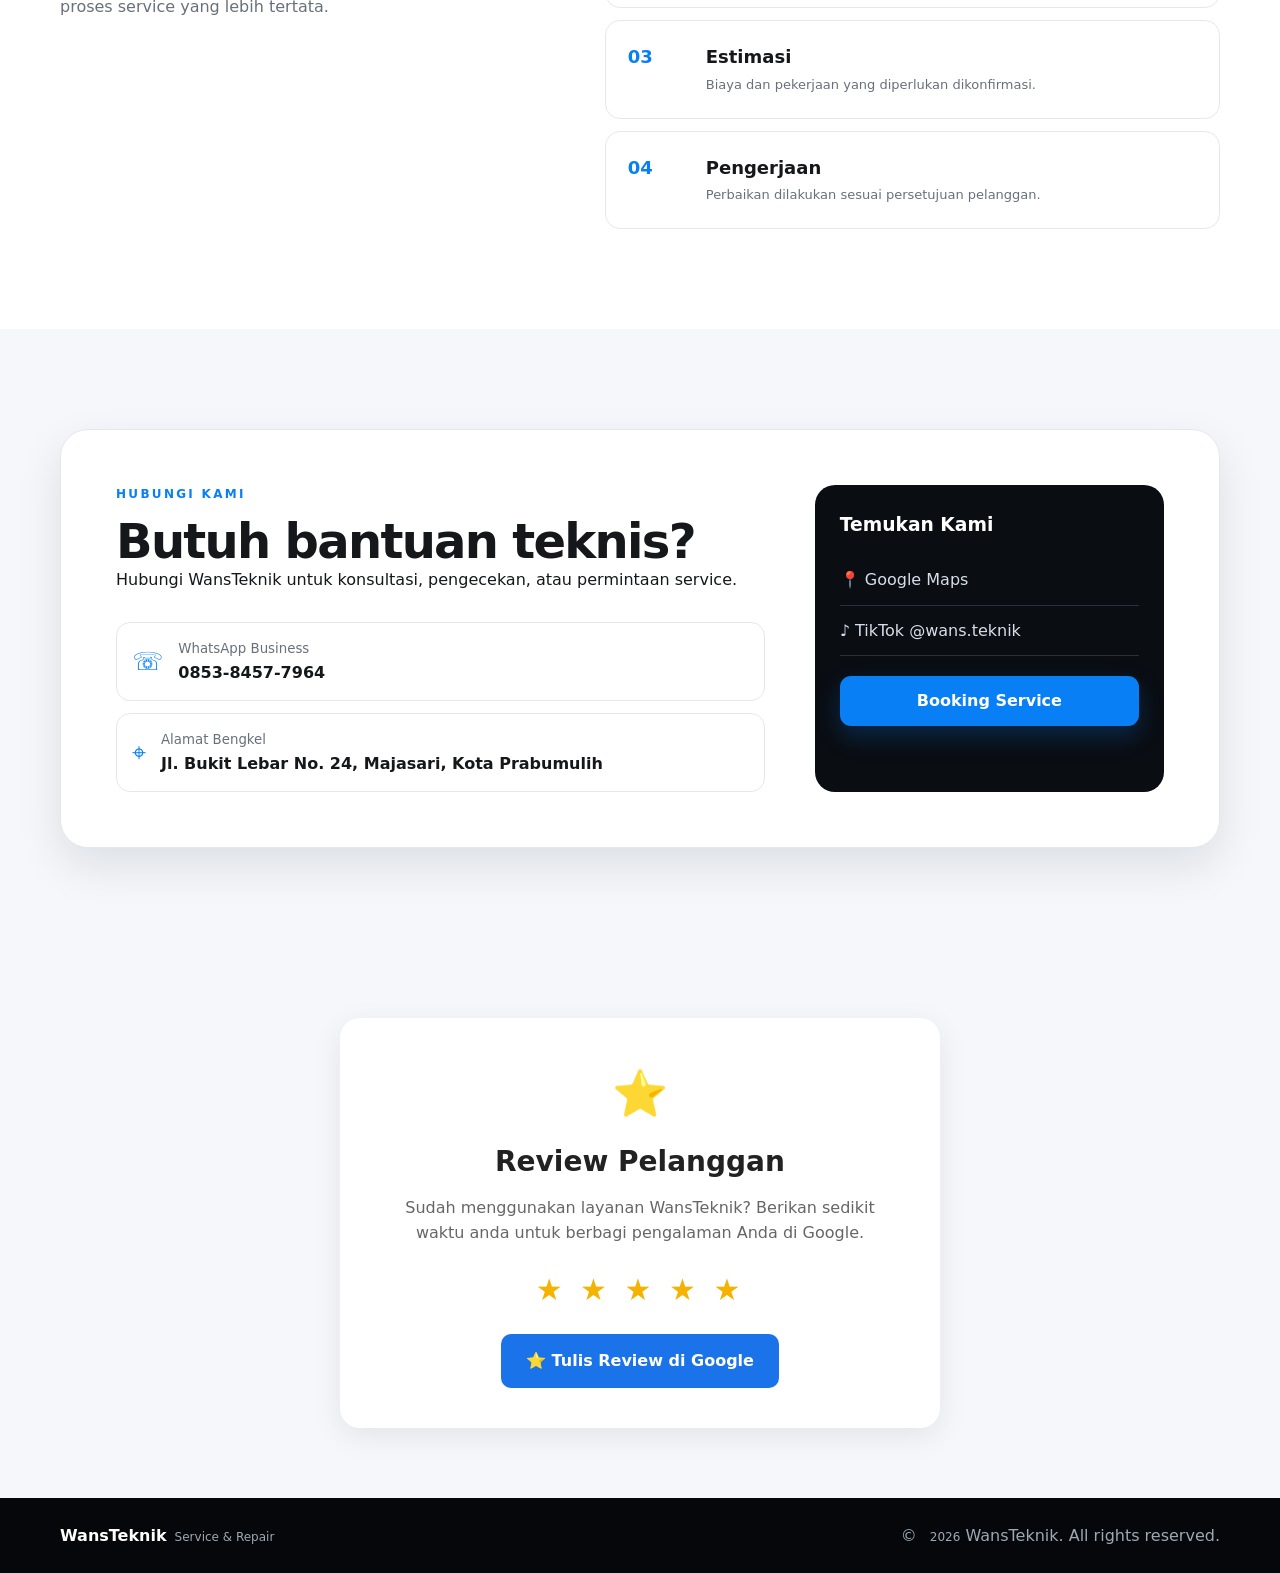
==== commit 38cbfe5d: "index.html" ====
--- a/index.html
+++ b/index.html
@@ -30,6 +30,7 @@
   <a href="#galeri">Galeri</a>
   <a href="#review">Review</a>
   <a href="#kontak">Kontak</a>
+  <a href="Game.html">🎮 Main Game</a>
         <a class="nav-cta" href="https://wa.me/6285384577964" target="_blank" rel="noopener">WhatsApp</a>
       </nav>
     </div>
--- a/style.css
+++ b/style.css
@@ -443,3 +443,135 @@
   .contact-box { padding: 28px; gap: 30px; }
   .footer-wrap { flex-direction: column; align-items: flex-start; }
 }
+/* =========================
+   AREA LAYANAN WANSTEKNIK
+========================= */
+
+.area-layanan {
+  padding: 70px 20px;
+  background: #f8fafc;
+}
+
+.area-layanan .container {
+  max-width: 1100px;
+  margin: 0 auto;
+}
+
+/* JUDUL */
+
+.area-layanan .section-title {
+  text-align: center;
+  max-width: 700px;
+  margin: 0 auto 40px;
+}
+
+.area-layanan .section-badge {
+  display: inline-block;
+  padding: 7px 14px;
+  margin-bottom: 12px;
+  border-radius: 30px;
+  background: #e8f4ff;
+  font-size: 14px;
+  font-weight: 600;
+}
+
+.area-layanan .section-title h2 {
+  margin: 0 0 12px;
+  font-size: 34px;
+  line-height: 1.2;
+}
+
+.area-layanan .section-title p {
+  margin: 0;
+  color: #64748b;
+  line-height: 1.7;
+}
+
+/* GRID */
+
+.area-grid {
+  display: grid;
+  grid-template-columns: repeat(2, 1fr);
+  gap: 24px;
+  max-width: 850px;
+  margin: 0 auto;
+}
+
+/* CARD */
+
+.area-card {
+  background: #ffffff;
+  padding: 32px 28px;
+  text-align: center;
+  border-radius: 18px;
+  border: 1px solid #e5e7eb;
+  transition: transform 0.3s ease,
+              box-shadow 0.3s ease;
+}
+
+.area-card:hover {
+  transform: translateY(-5px);
+  box-shadow: 0 12px 30px rgba(0, 0, 0, 0.08);
+}
+
+/* ICON */
+
+.area-icon {
+  font-size: 42px;
+  margin-bottom: 15px;
+}
+
+/* JUDUL CARD */
+
+.area-card h3 {
+  margin: 0 0 12px;
+  font-size: 21px;
+}
+
+/* DESKRIPSI */
+
+.area-card p {
+  margin: 0 0 20px;
+  color: #64748b;
+  line-height: 1.7;
+}
+
+/* STATUS */
+
+.area-status {
+  display: inline-block;
+  padding: 7px 14px;
+  border-radius: 20px;
+  background: #f1f5f9;
+  font-size: 13px;
+  font-weight: 600;
+}
+
+/* =========================
+   MOBILE
+========================= */
+
+@media (max-width: 768px) {
+
+  .area-layanan {
+    padding: 55px 16px;
+  }
+
+  .area-layanan .section-title h2 {
+    font-size: 28px;
+  }
+
+  .area-grid {
+    grid-template-columns: 1fr;
+    gap: 16px;
+  }
+
+  .area-card {
+    padding: 28px 20px;
+  }
+
+  .area-icon {
+    font-size: 38px;
+  }
+
+   }
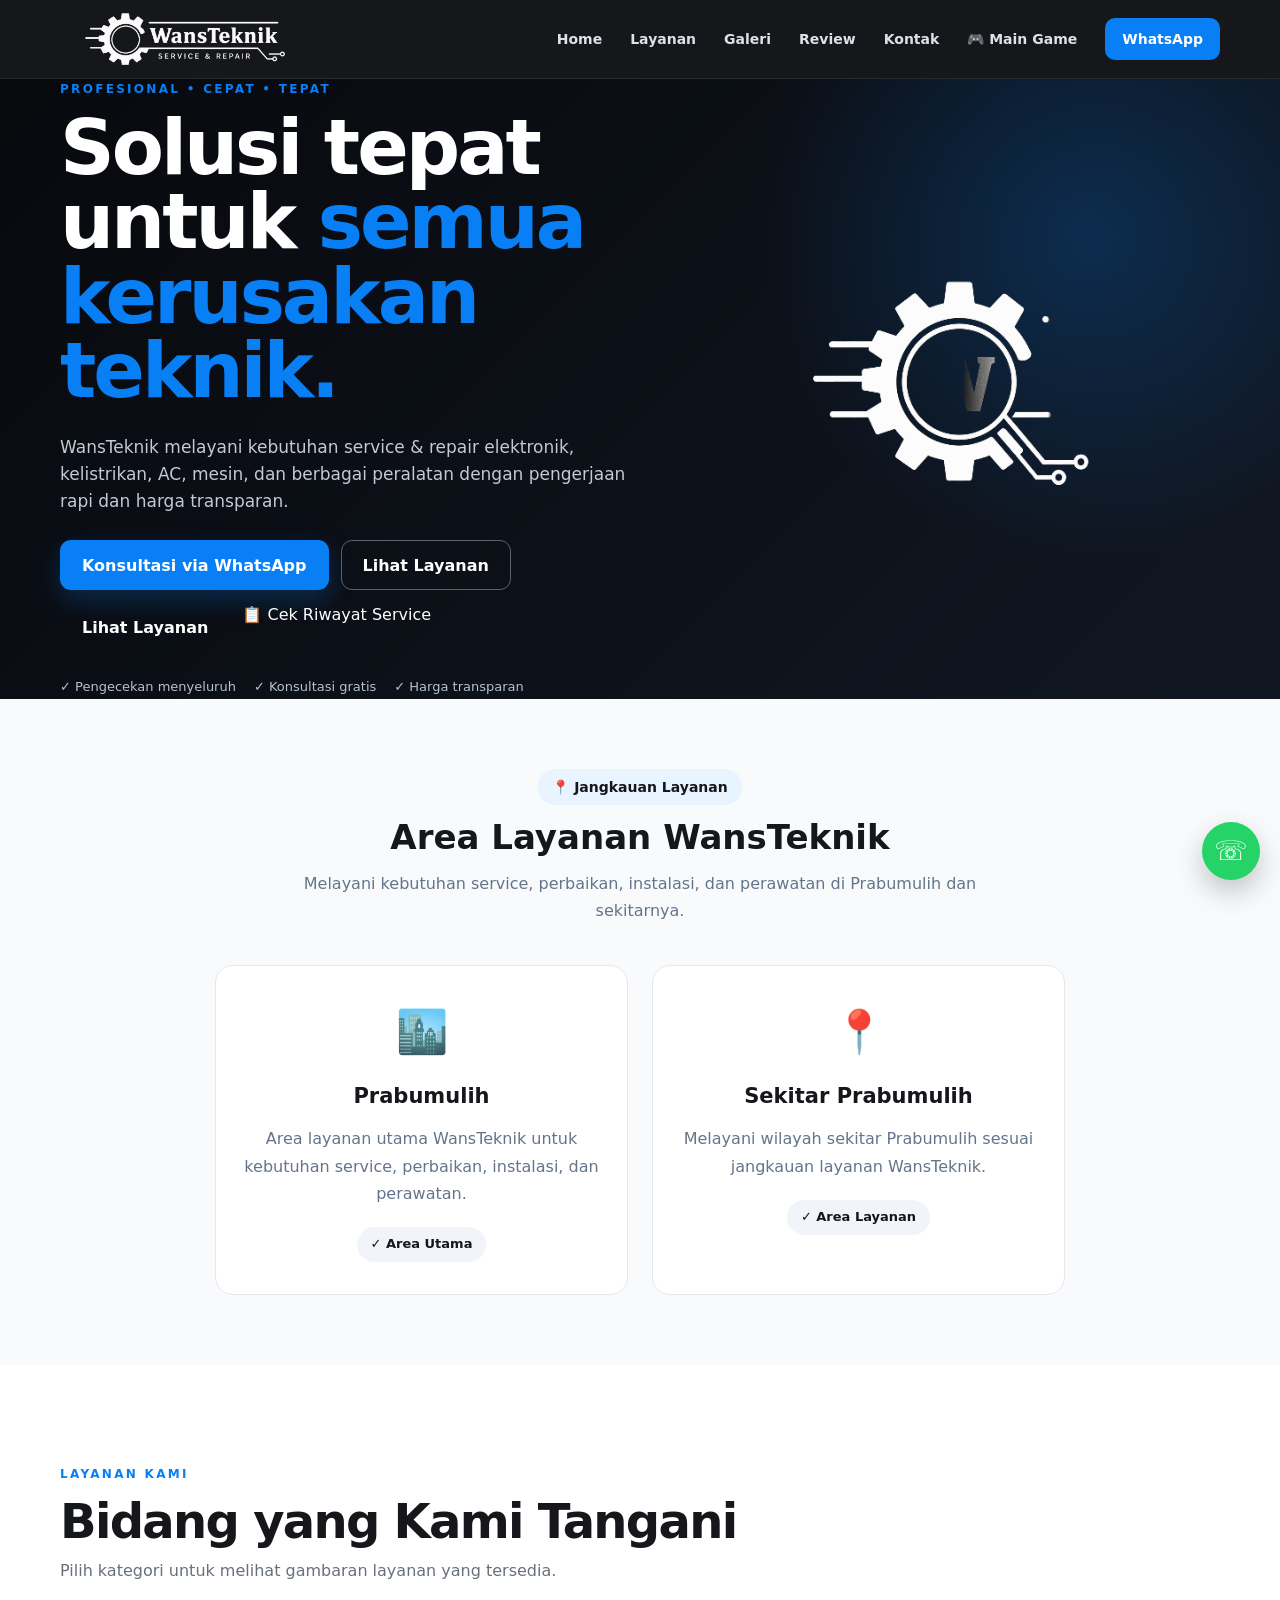
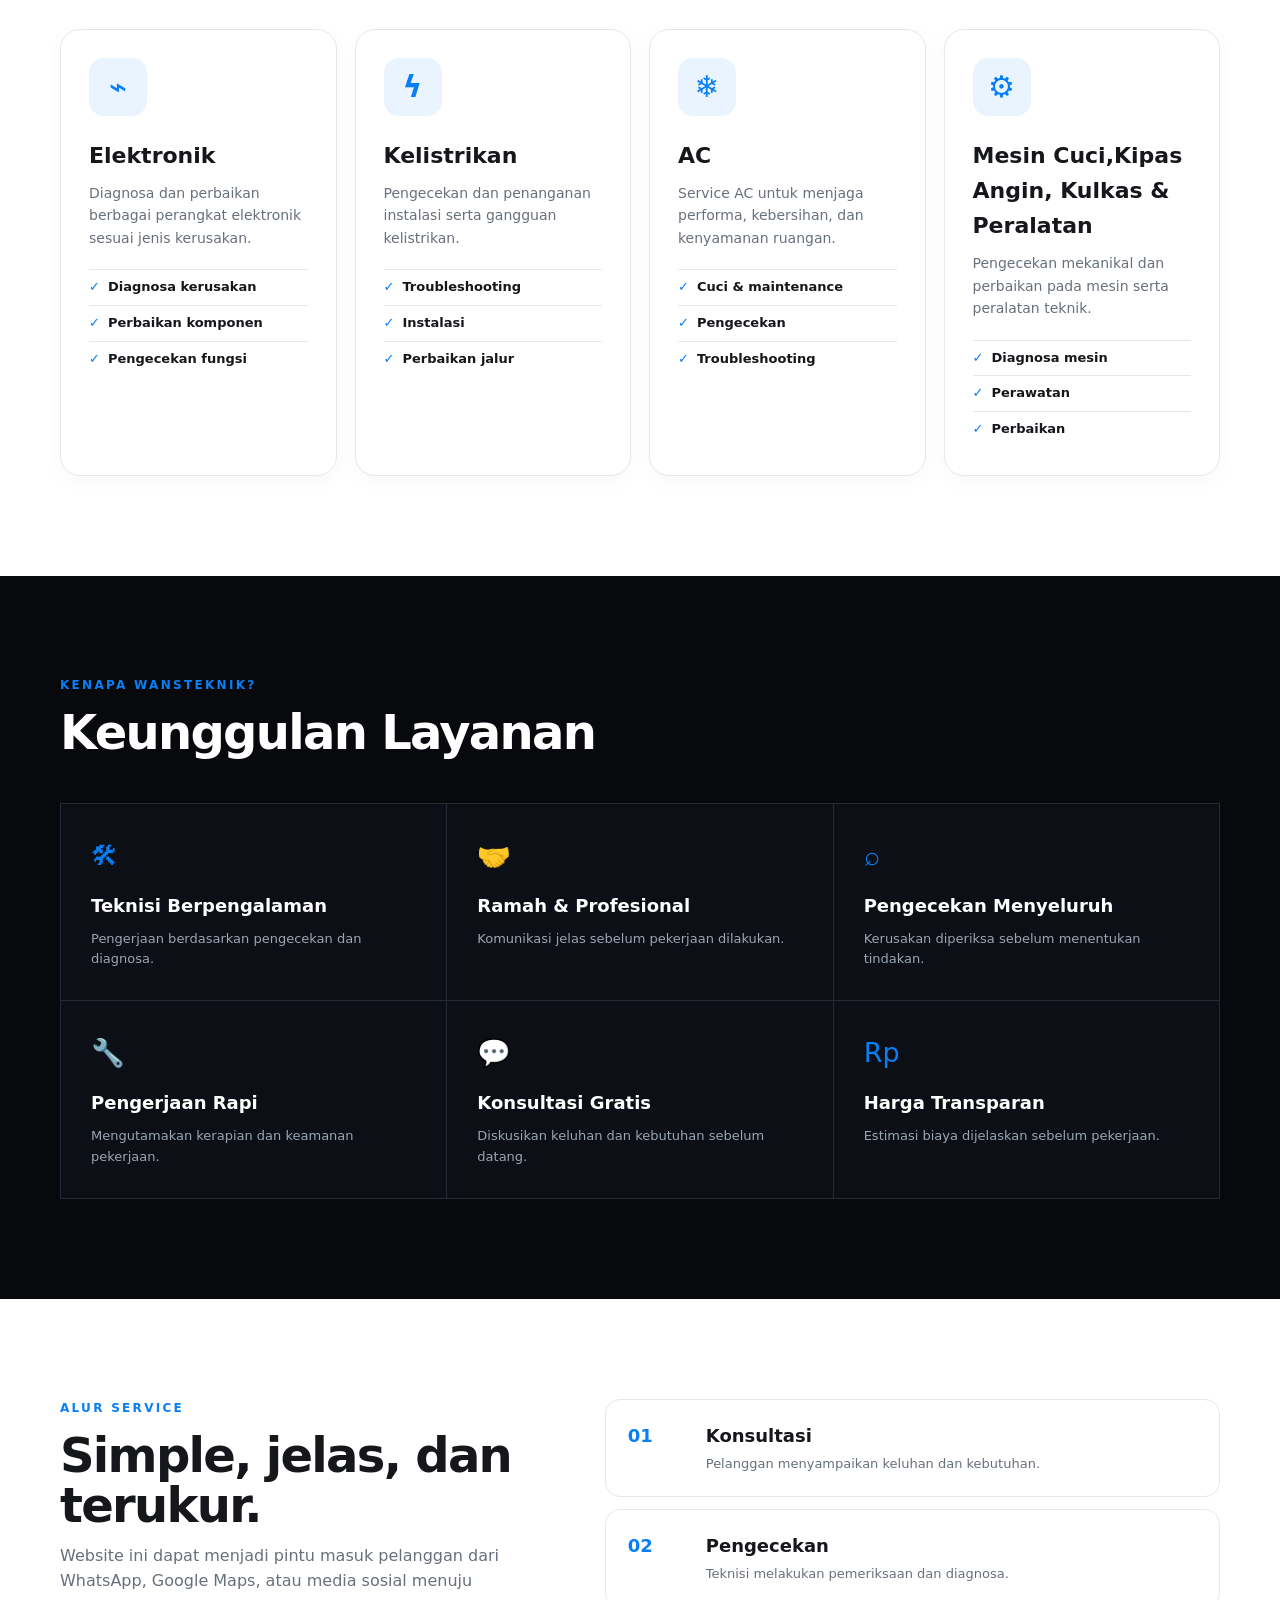
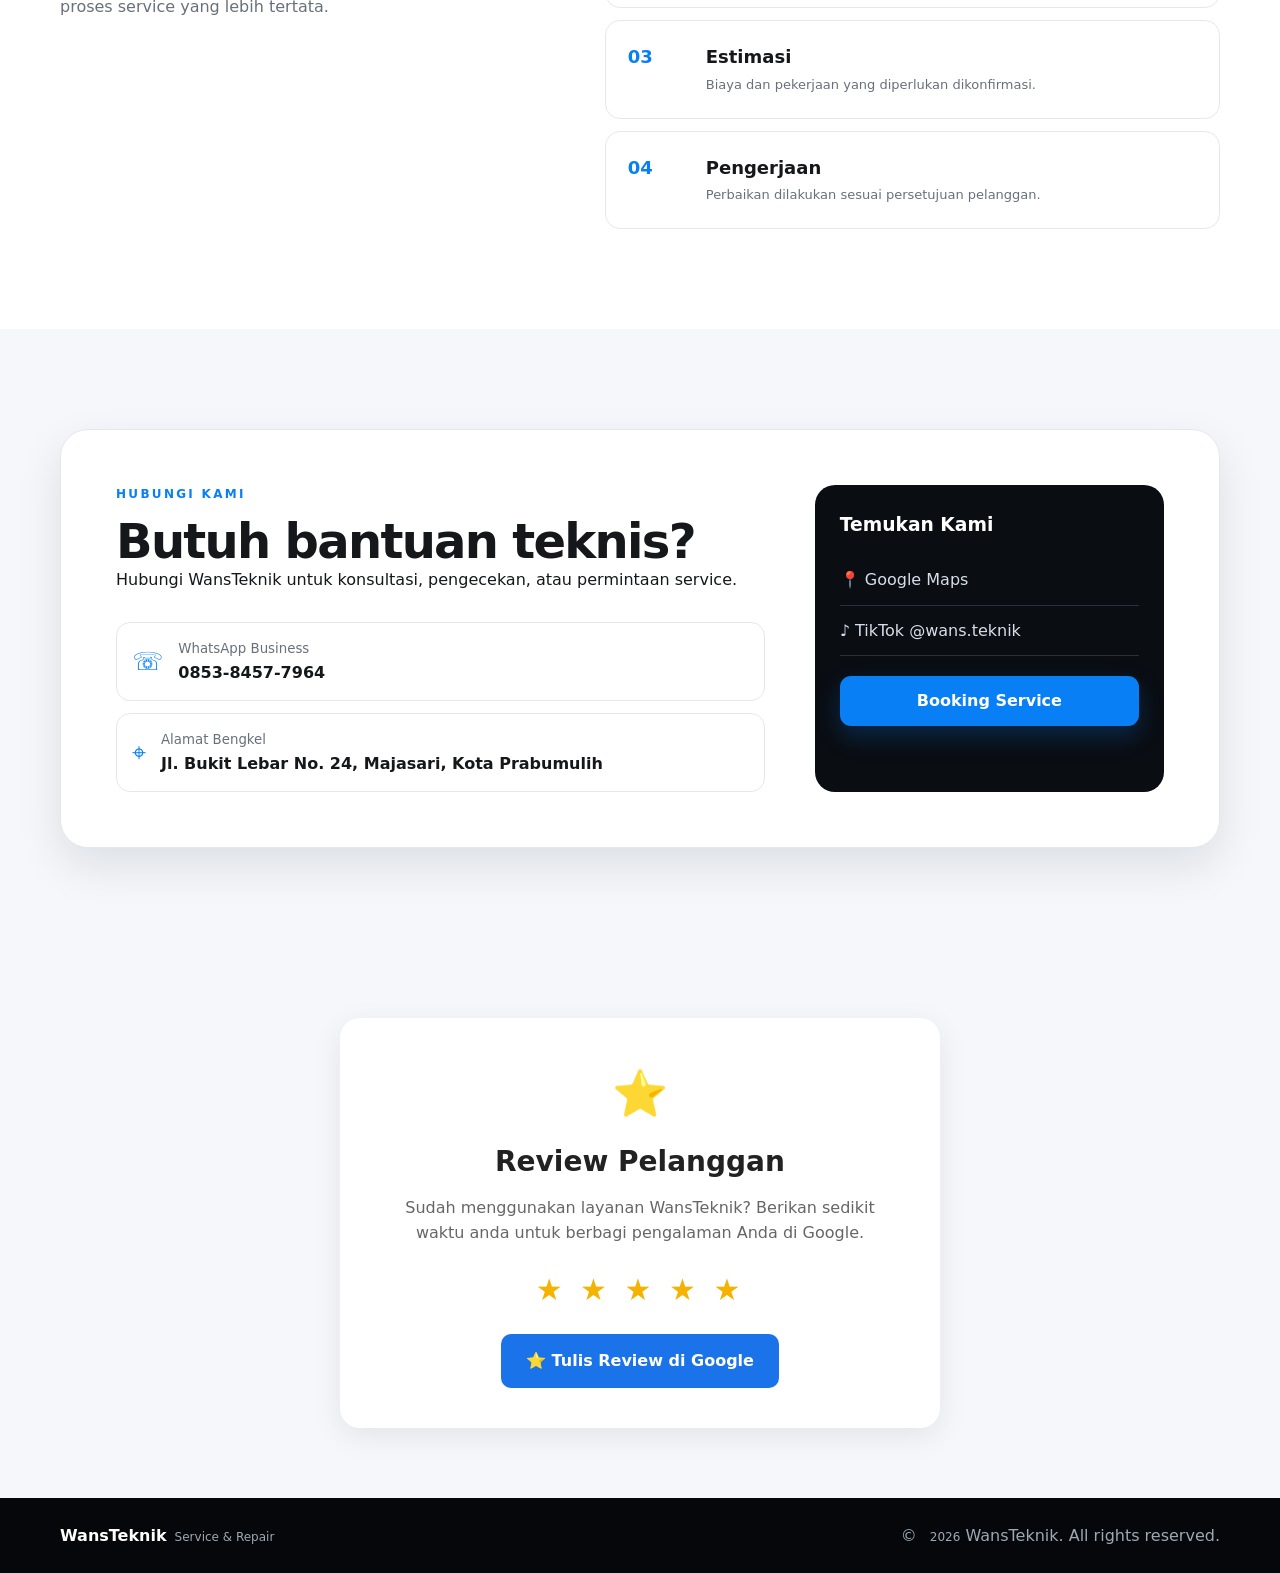
==== commit a5dcca7c: "index.html" ====
--- a/index.html
+++ b/index.html
@@ -53,6 +53,13 @@
               Konsultasi via WhatsApp
             </a>
             <a class="btn btn-outline" href="#layanan">Lihat Layanan</a>
+            <a href="#layanan" class="btn">
+  Lihat Layanan
+            </a>
+
+            <a href="https://wangaviss.github.io/WansTeknik-App/" class="btn-riwayat">
+  📋 Cek Riwayat Service
+            </a>
           </div>
 
           <div class="hero-points">
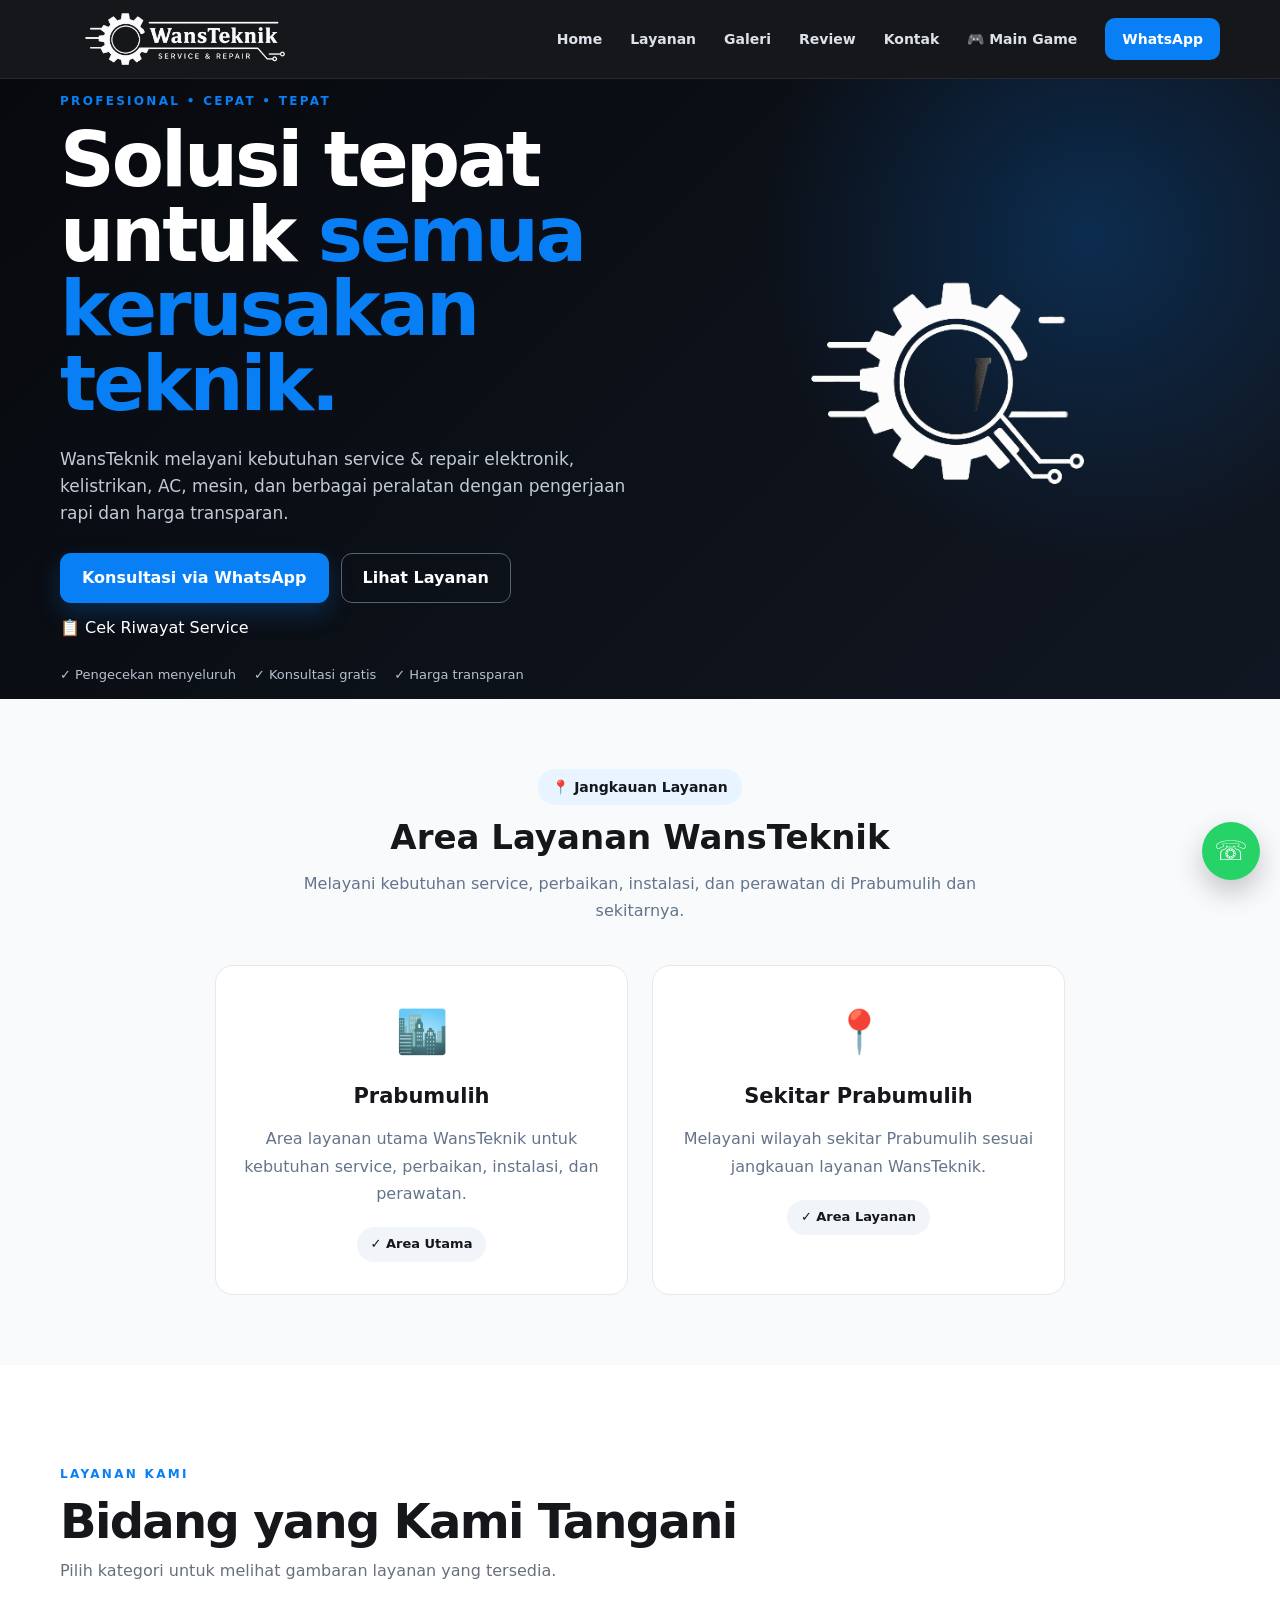
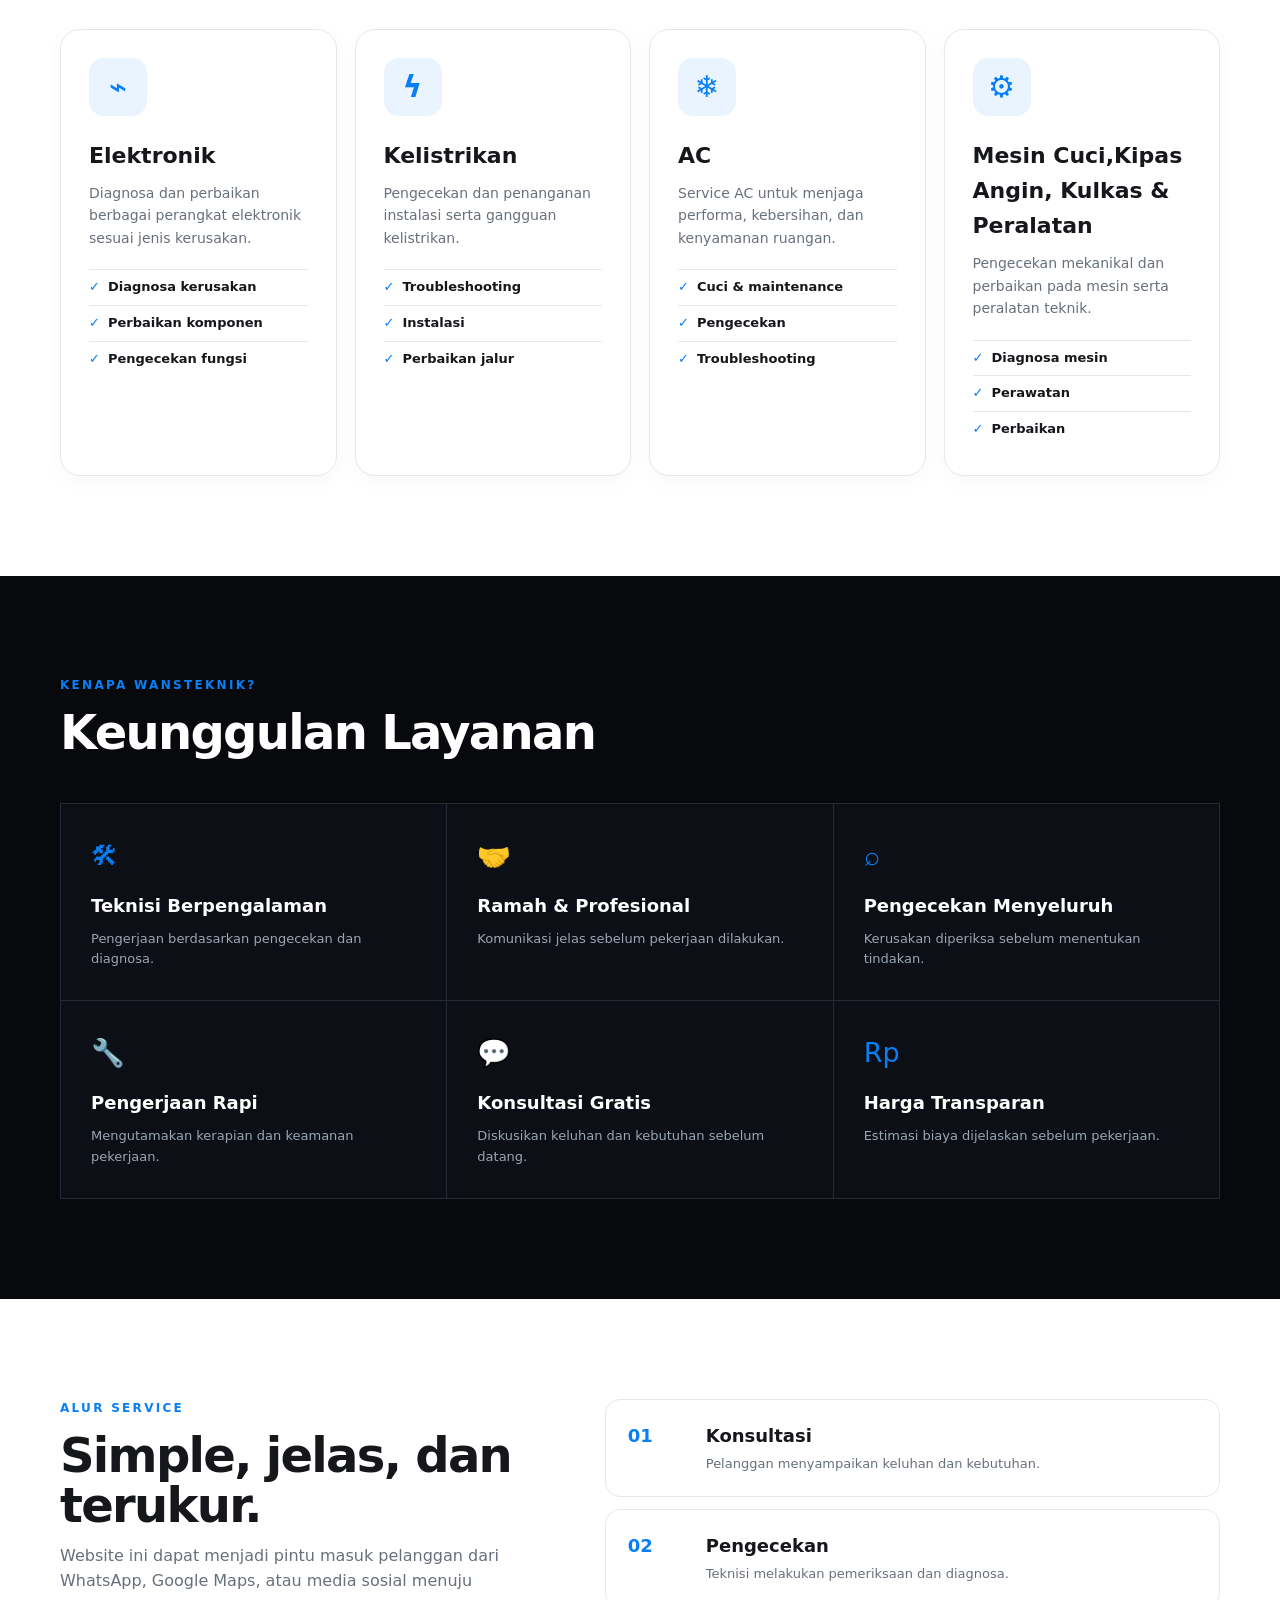
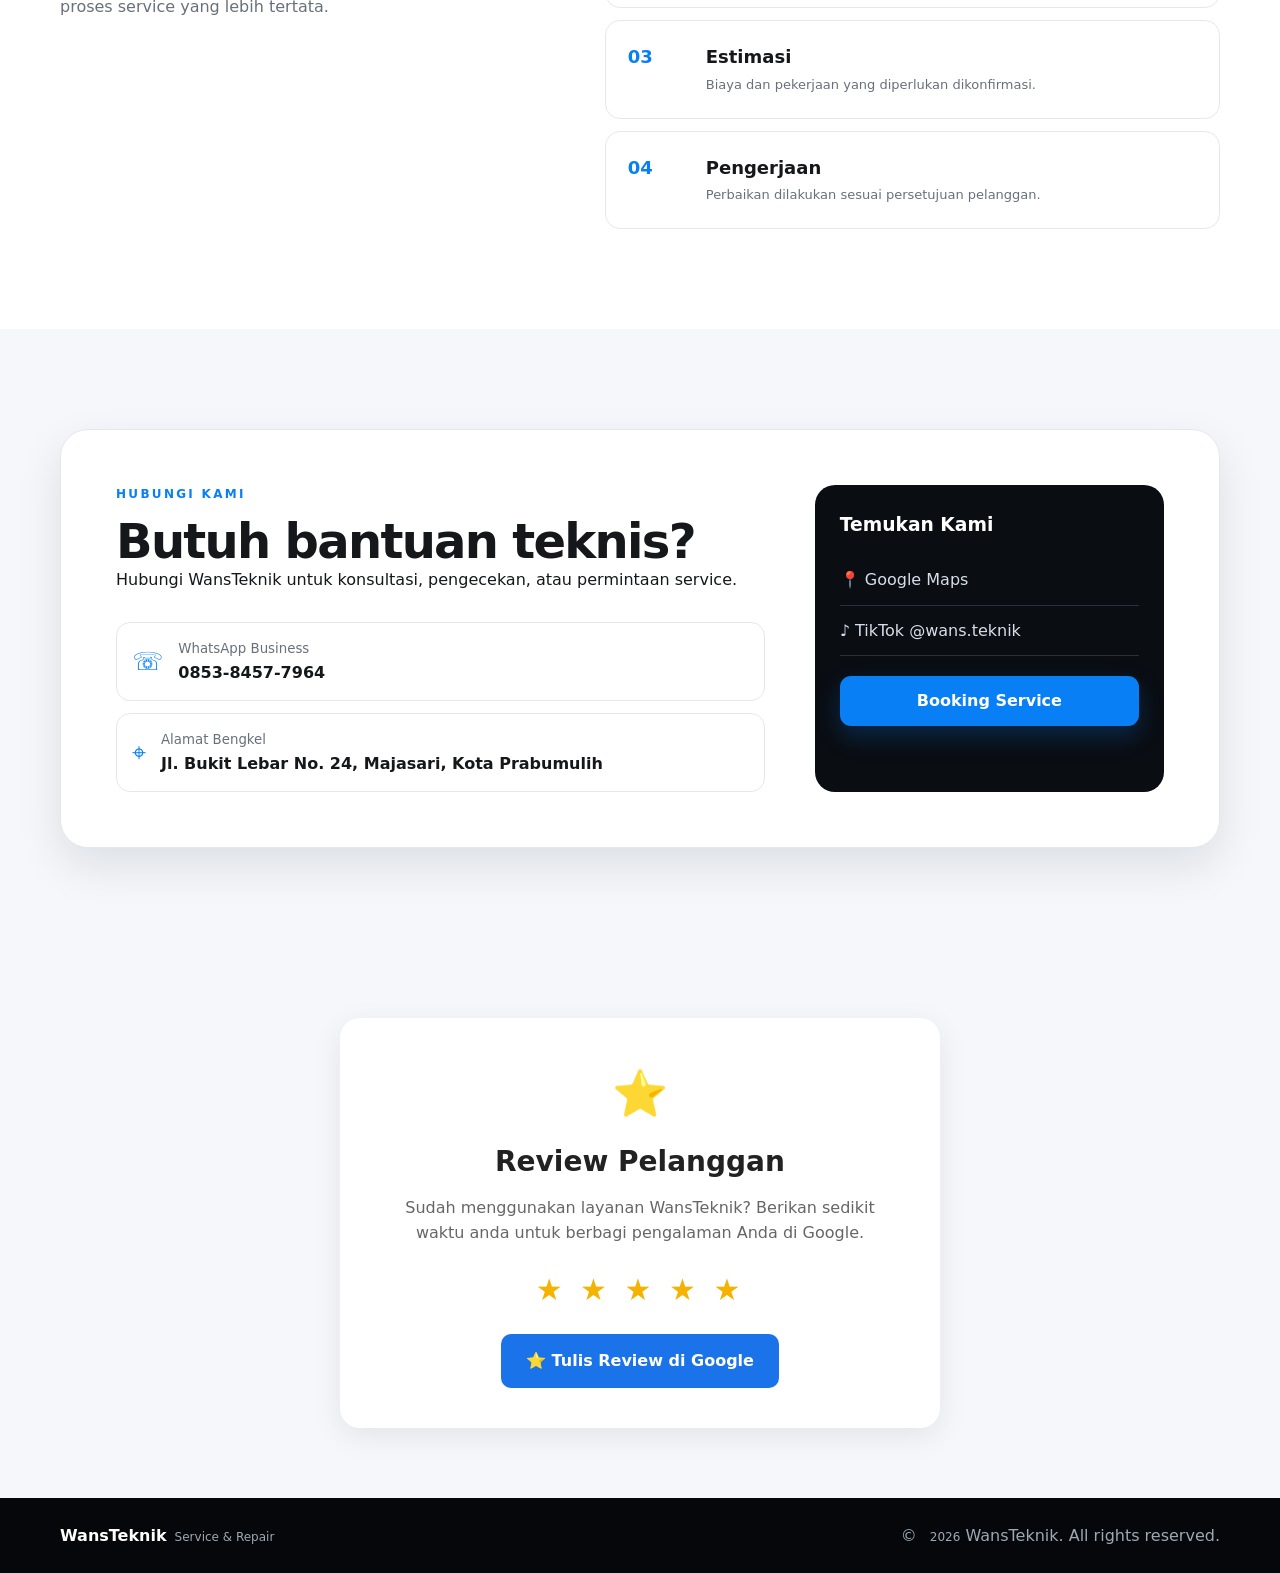
==== commit 47e577d5: "index.html" ====
--- a/index.html
+++ b/index.html
@@ -53,12 +53,8 @@
               Konsultasi via WhatsApp
             </a>
             <a class="btn btn-outline" href="#layanan">Lihat Layanan</a>
-            <a href="#layanan" class="btn">
-  Lihat Layanan
-            </a>
-
             <a href="https://wangaviss.github.io/WansTeknik-App/" class="btn-riwayat">
-  📋 Cek Riwayat Service
+             📋 Cek Riwayat Service
             </a>
           </div>
 
--- a/style.css
+++ b/style.css
@@ -570,6 +570,33 @@
     padding: 28px 20px;
   }
 
+
+   .btn-riwayat {
+  display: inline-flex;
+  align-items: center;
+  justify-content: center;
+  gap: 8px;
+
+  margin-top: 15px;
+  padding: 12px 20px;
+
+  background: #101827;
+  color: #fff;
+
+  border-radius: 10px;
+  text-decoration: none;
+
+  font-weight: 700;
+  font-size: 14px;
+
+  transition: 0.2s ease;
+}
+
+.btn-riwayat:hover {
+  transform: translateY(-2px);
+  opacity: 0.9;
+}
+
   .area-icon {
     font-size: 38px;
   }
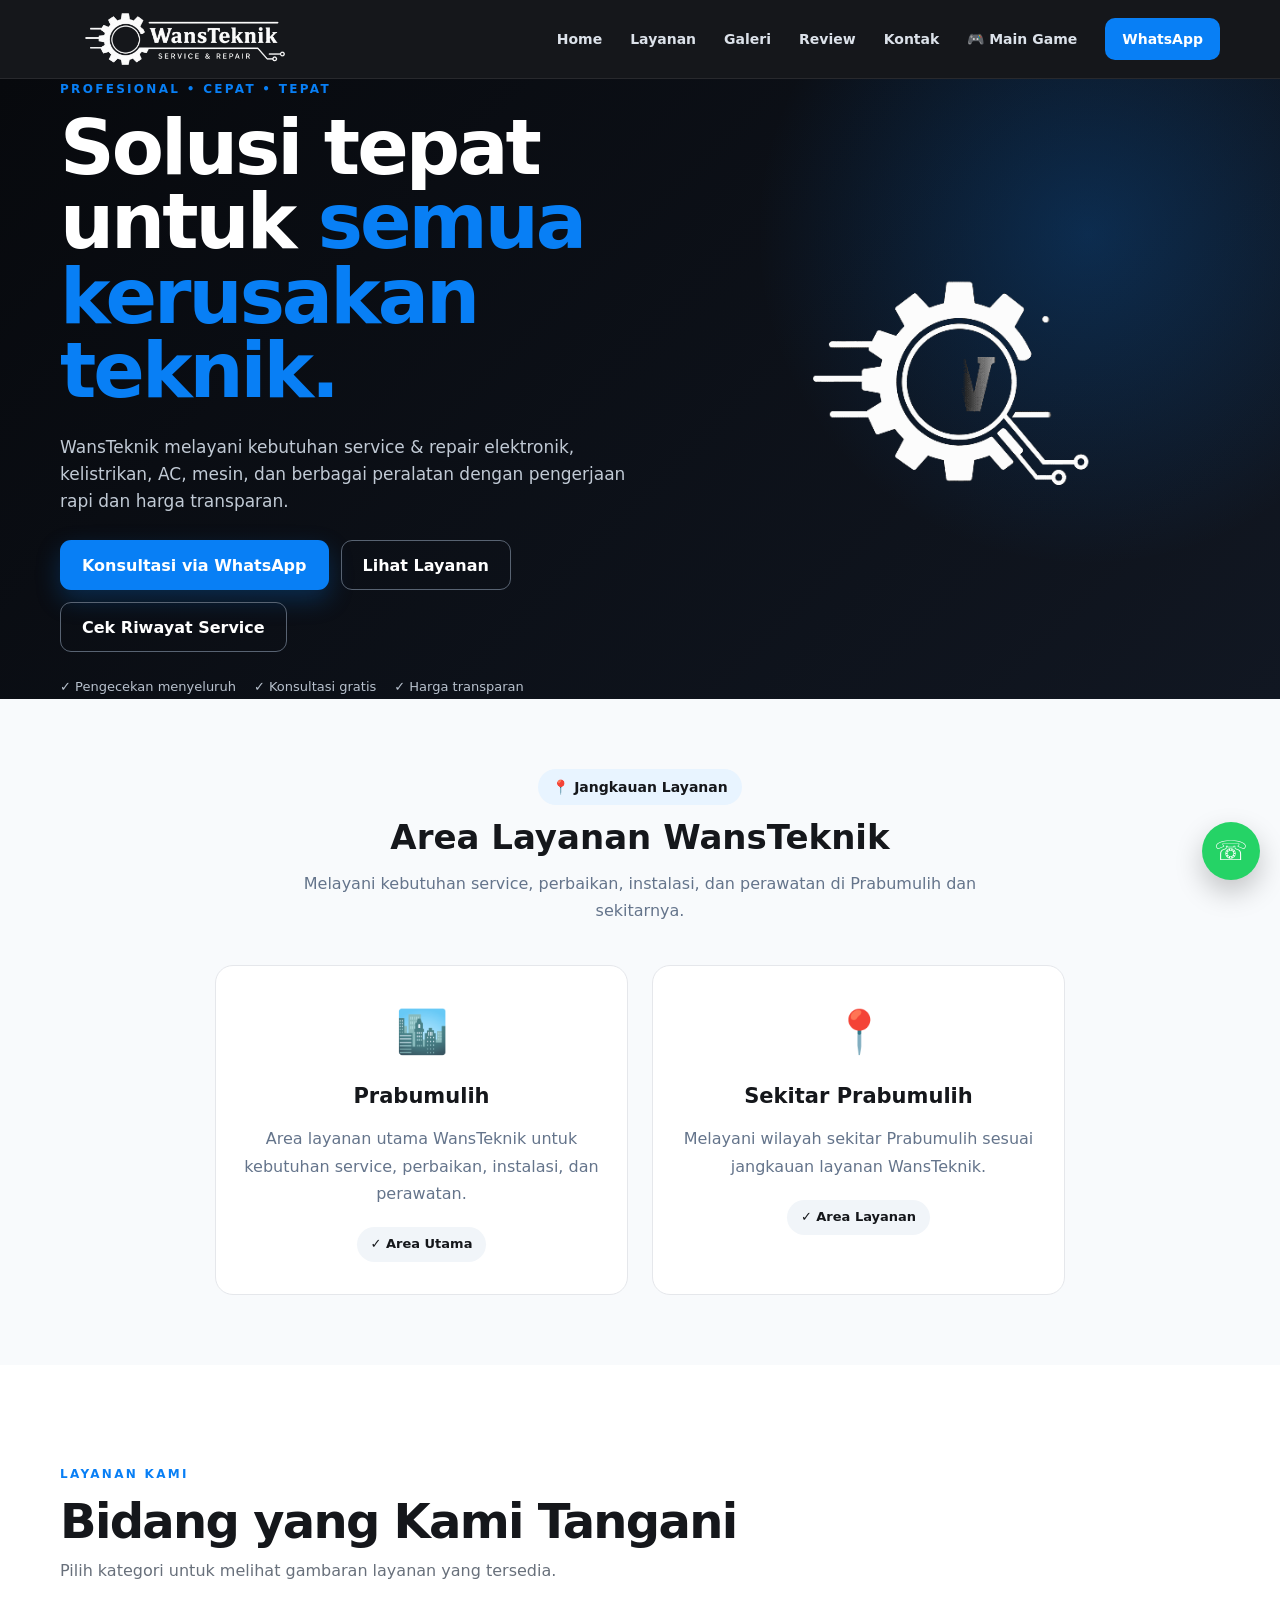
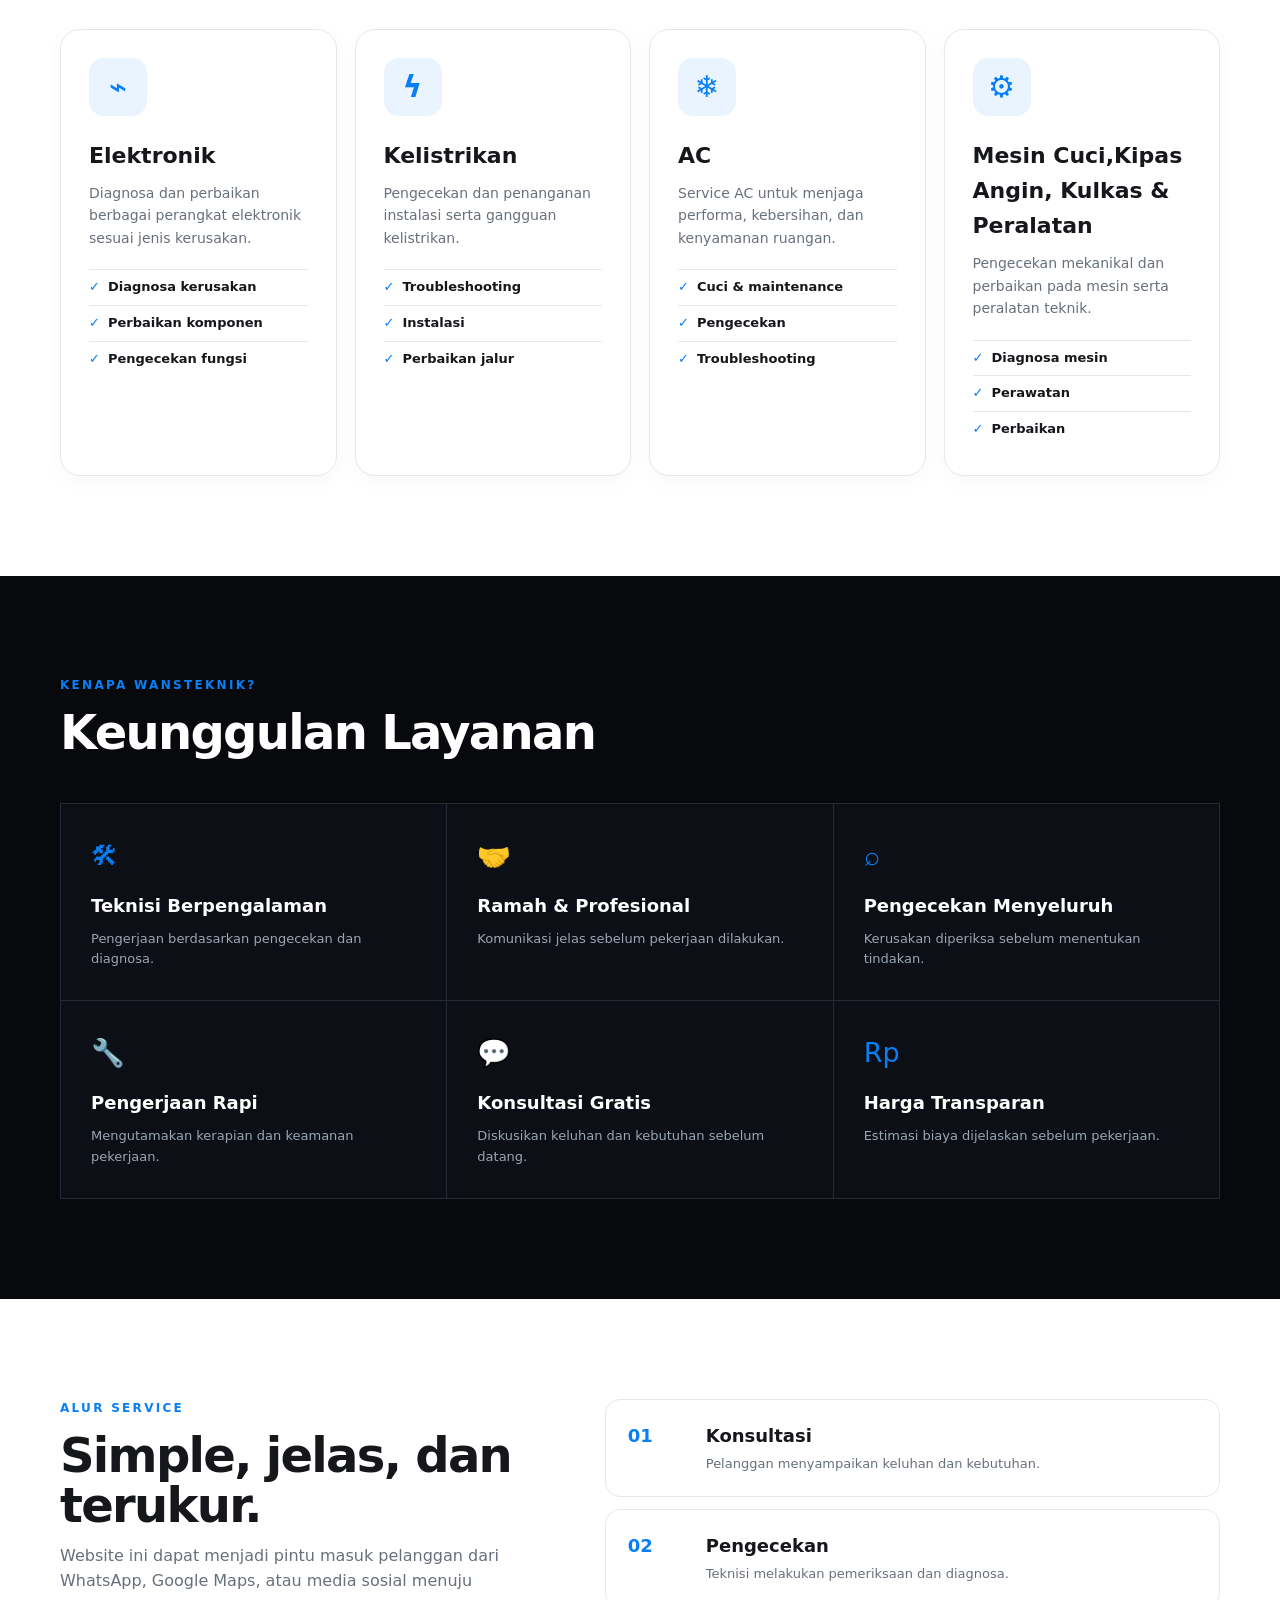
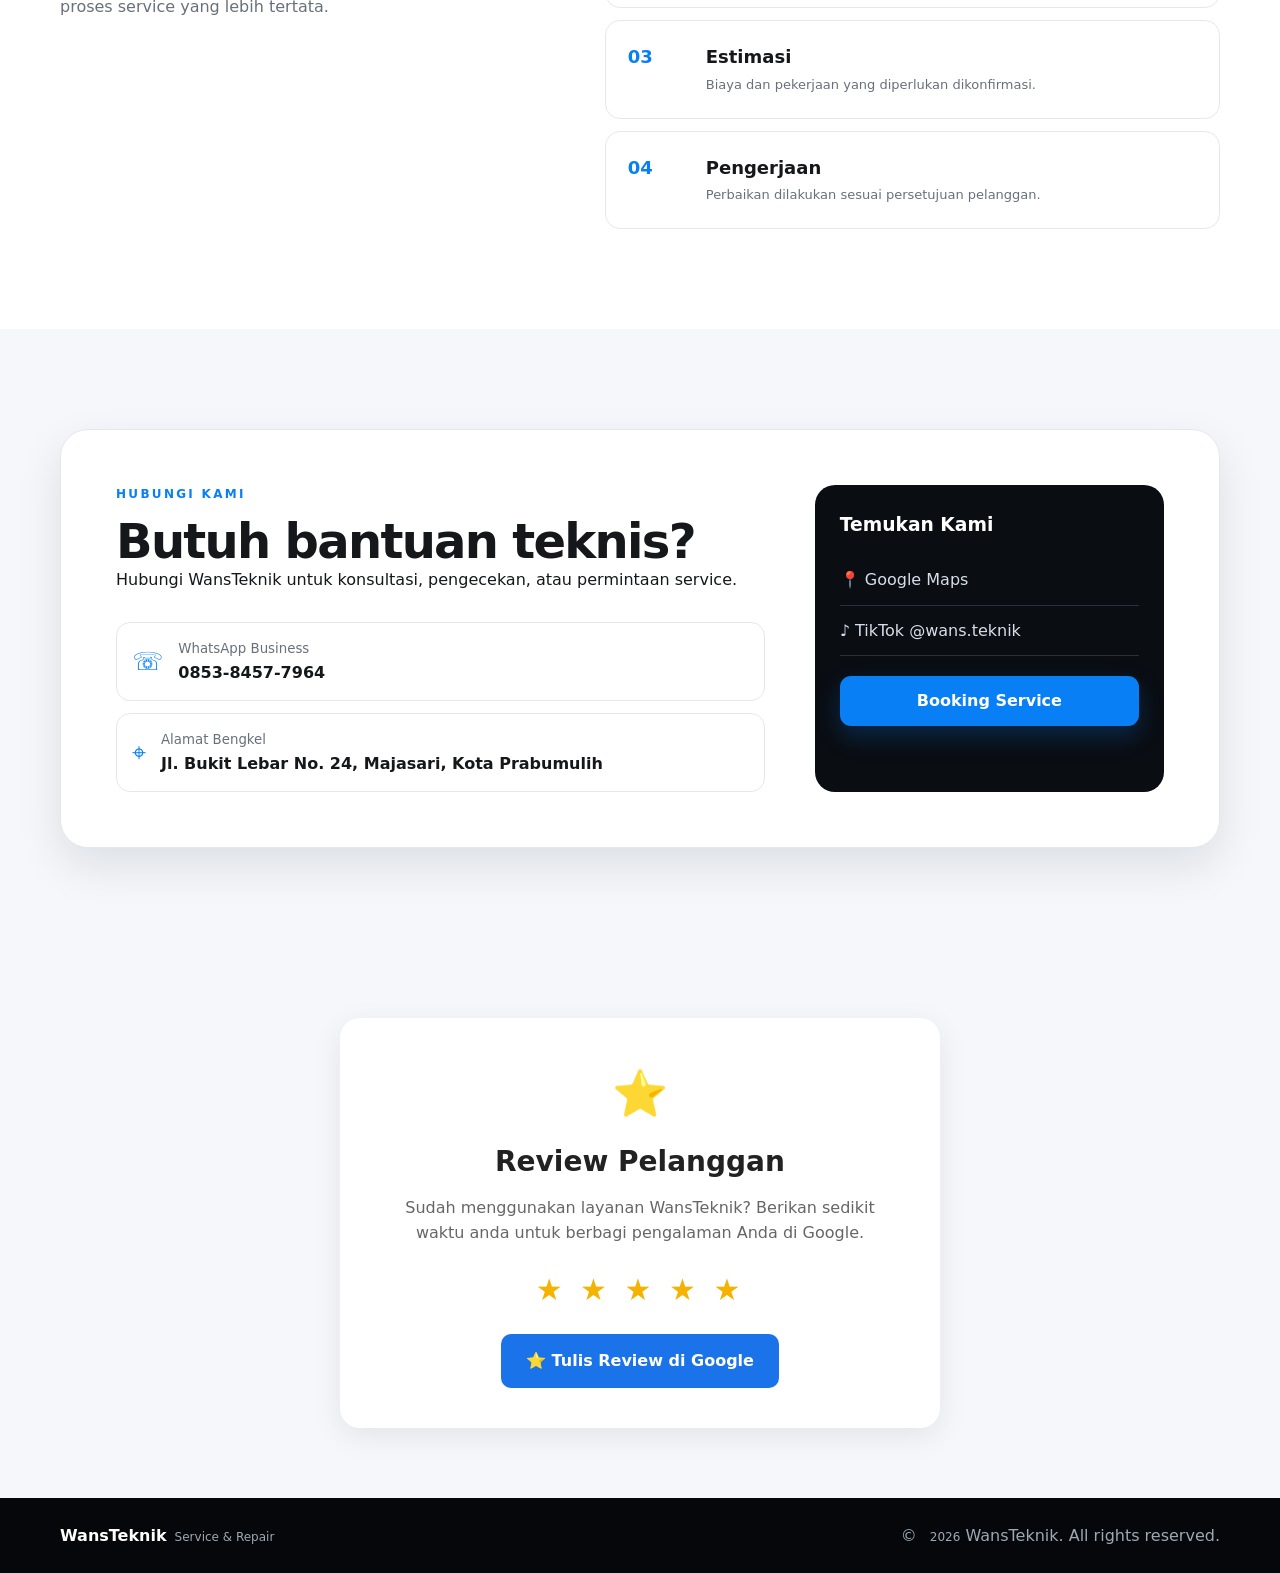
==== commit 65356c1a: "index.html" ====
--- a/index.html
+++ b/index.html
@@ -53,8 +53,8 @@
               Konsultasi via WhatsApp
             </a>
             <a class="btn btn-outline" href="#layanan">Lihat Layanan</a>
-            <a href="https://wangaviss.github.io/WansTeknik-App/" class="btn-riwayat">
-             📋 Cek Riwayat Service
+            <a class="btn btn-outline" href="https://wangaviss.github.io/WansTeknik-App/" class="btn-riwayat">
+             Cek Riwayat Service
             </a>
           </div>
 
--- a/style.css
+++ b/style.css
@@ -573,29 +573,17 @@
 
    .btn-riwayat {
   display: inline-flex;
-  align-items: center;
   justify-content: center;
-  gap: 8px;
-
-  margin-top: 15px;
-  padding: 12px 20px;
-
-  background: #101827;
-  color: #fff;
-
-  border-radius: 10px;
-  text-decoration: none;
-
-  font-weight: 700;
-  font-size: 14px;
-
-  transition: 0.2s ease;
-}
-
-.btn-riwayat:hover {
-  transform: translateY(-2px);
-  opacity: 0.9;
-}
+  align-items: center;
+  min-height: 50px;
+  padding: 0 21px;
+  border-radius: 11px;
+  font-weight: 900;
+  border: 1px solid transparent;
+  transition: .2s ease;
+}
+
+
 
   .area-icon {
     font-size: 38px;
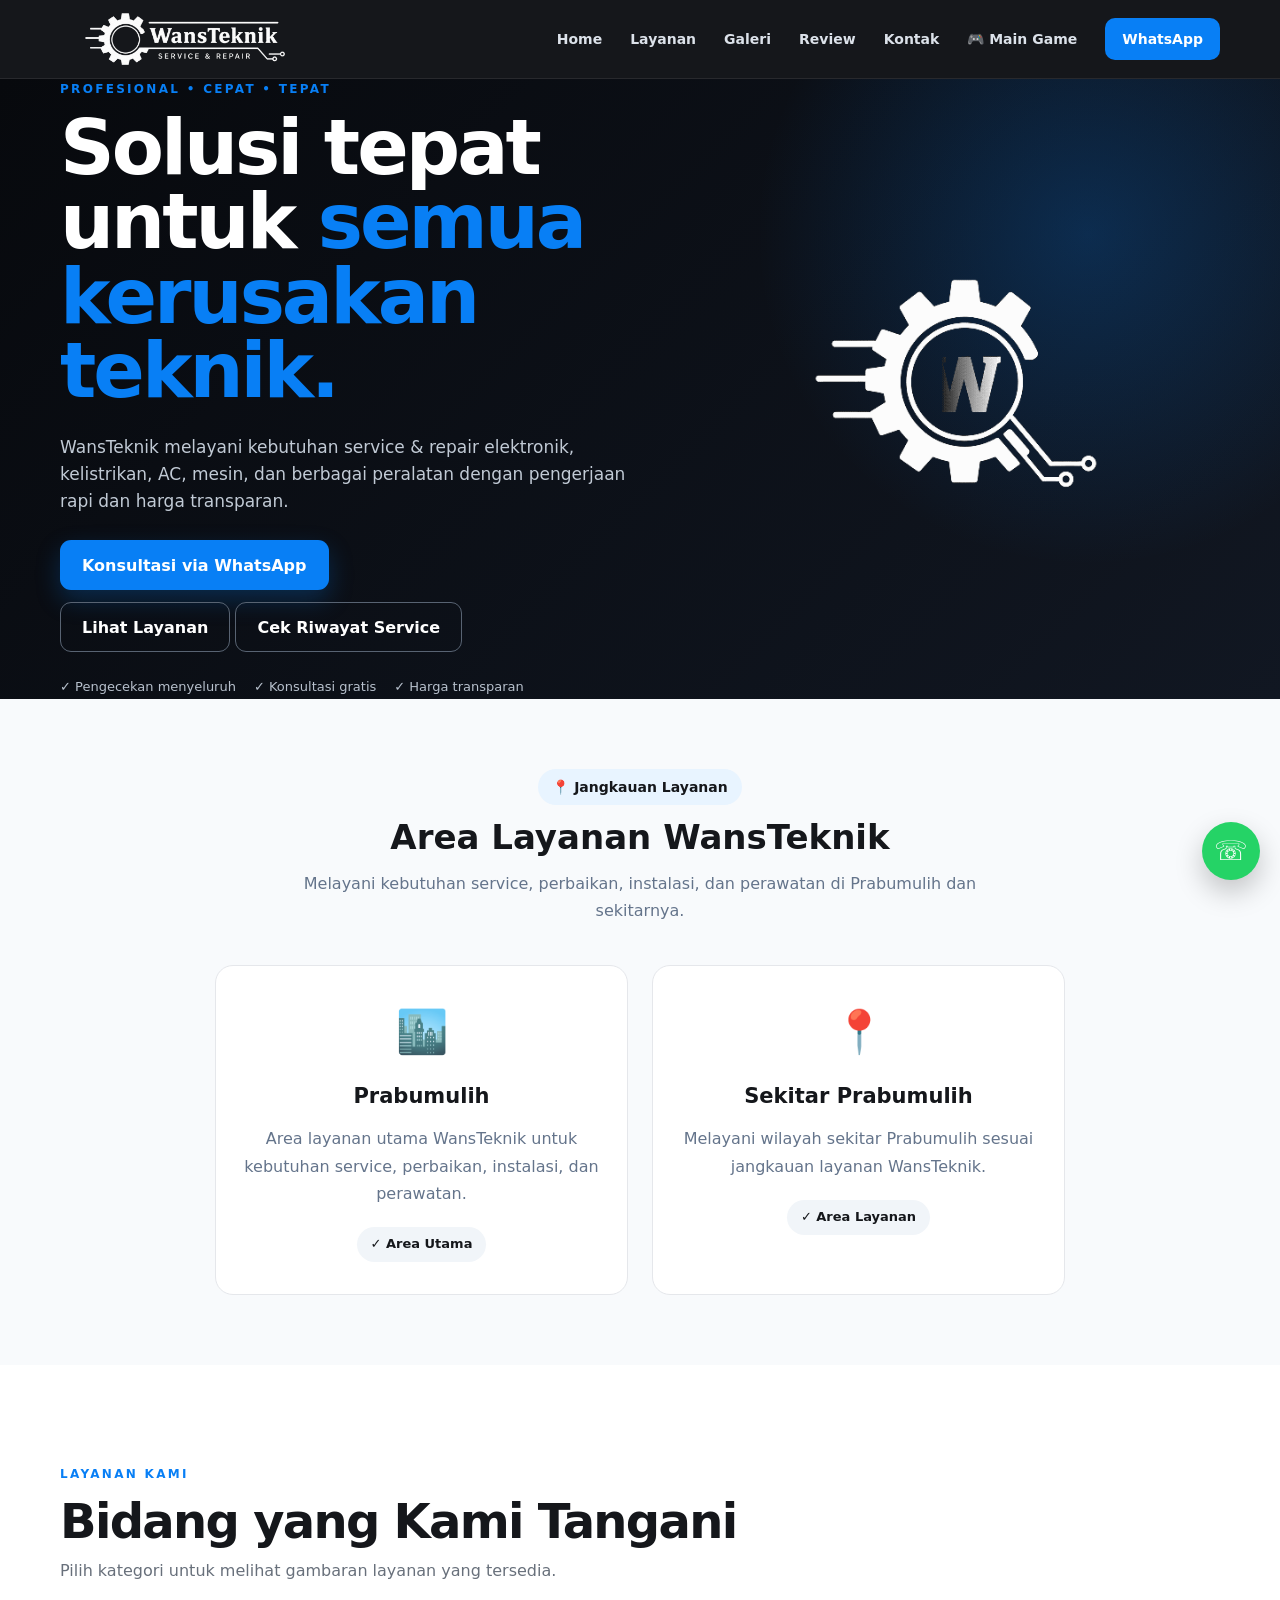
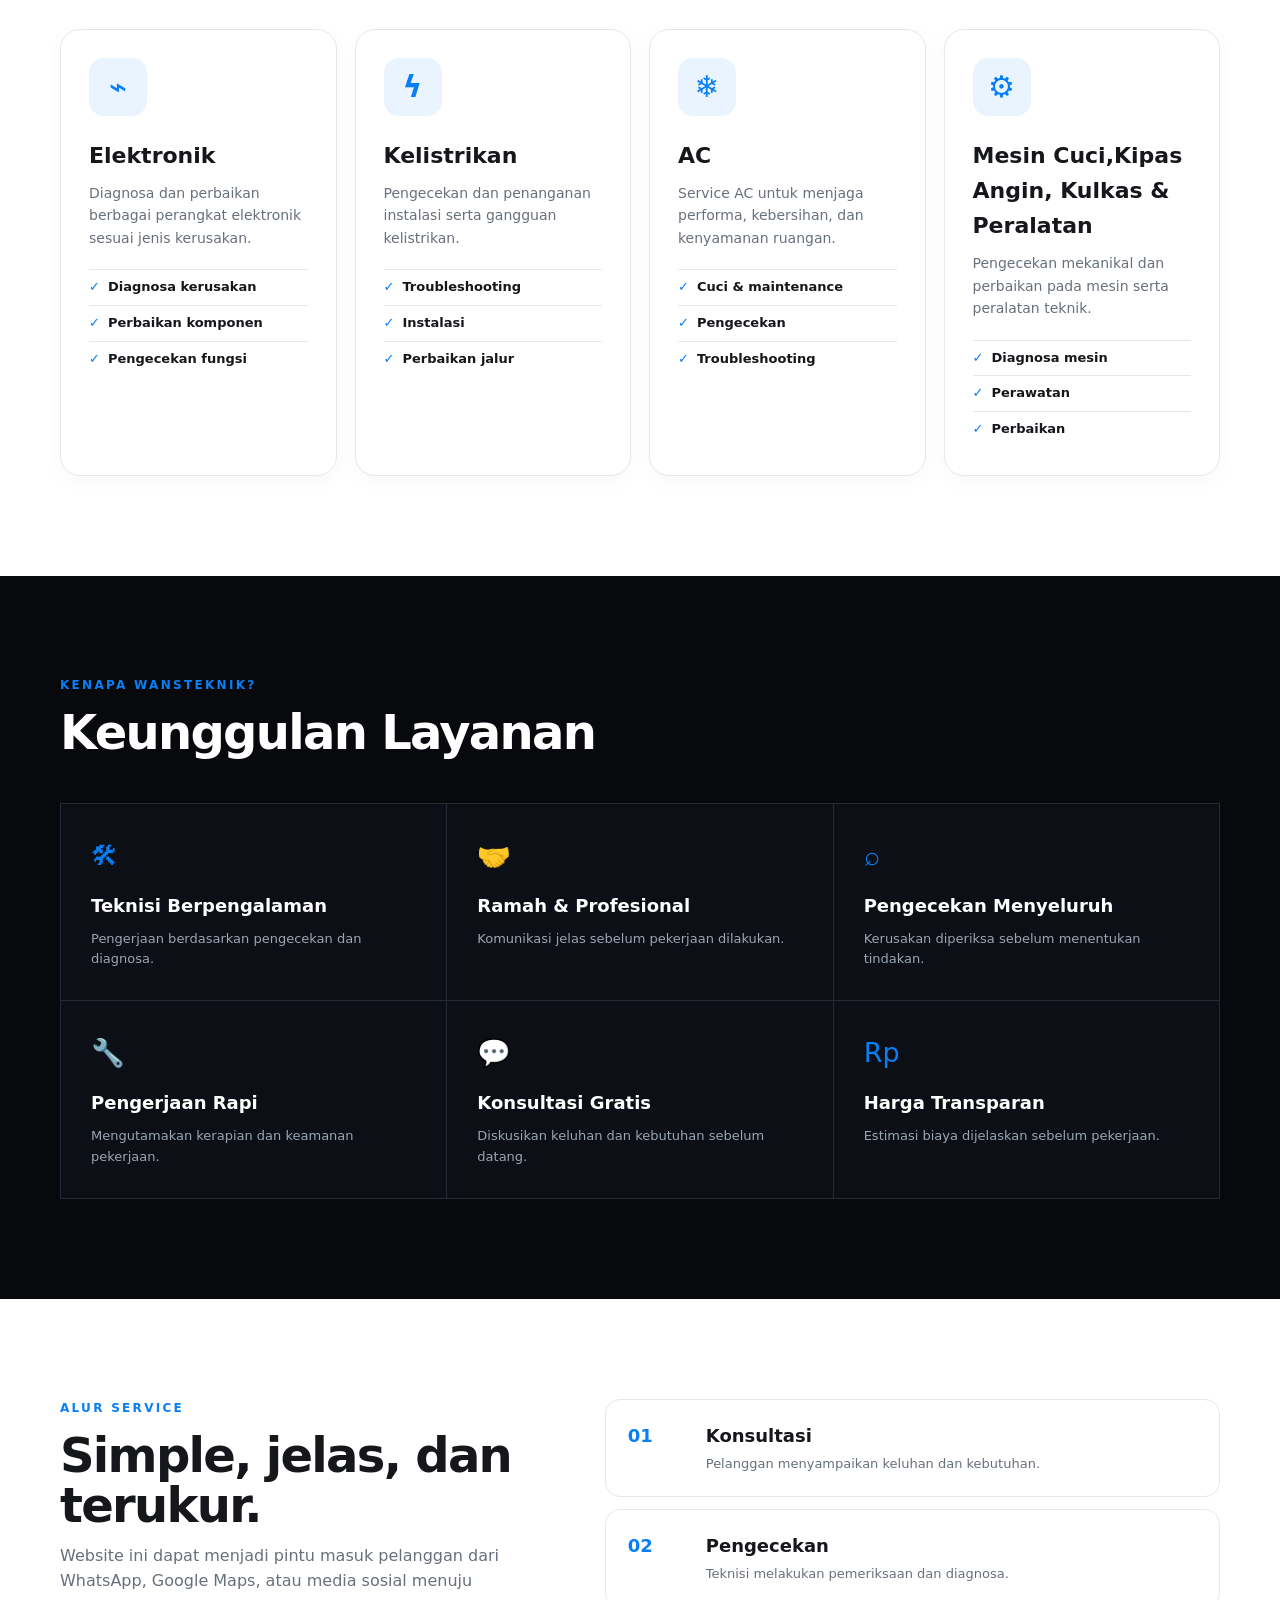
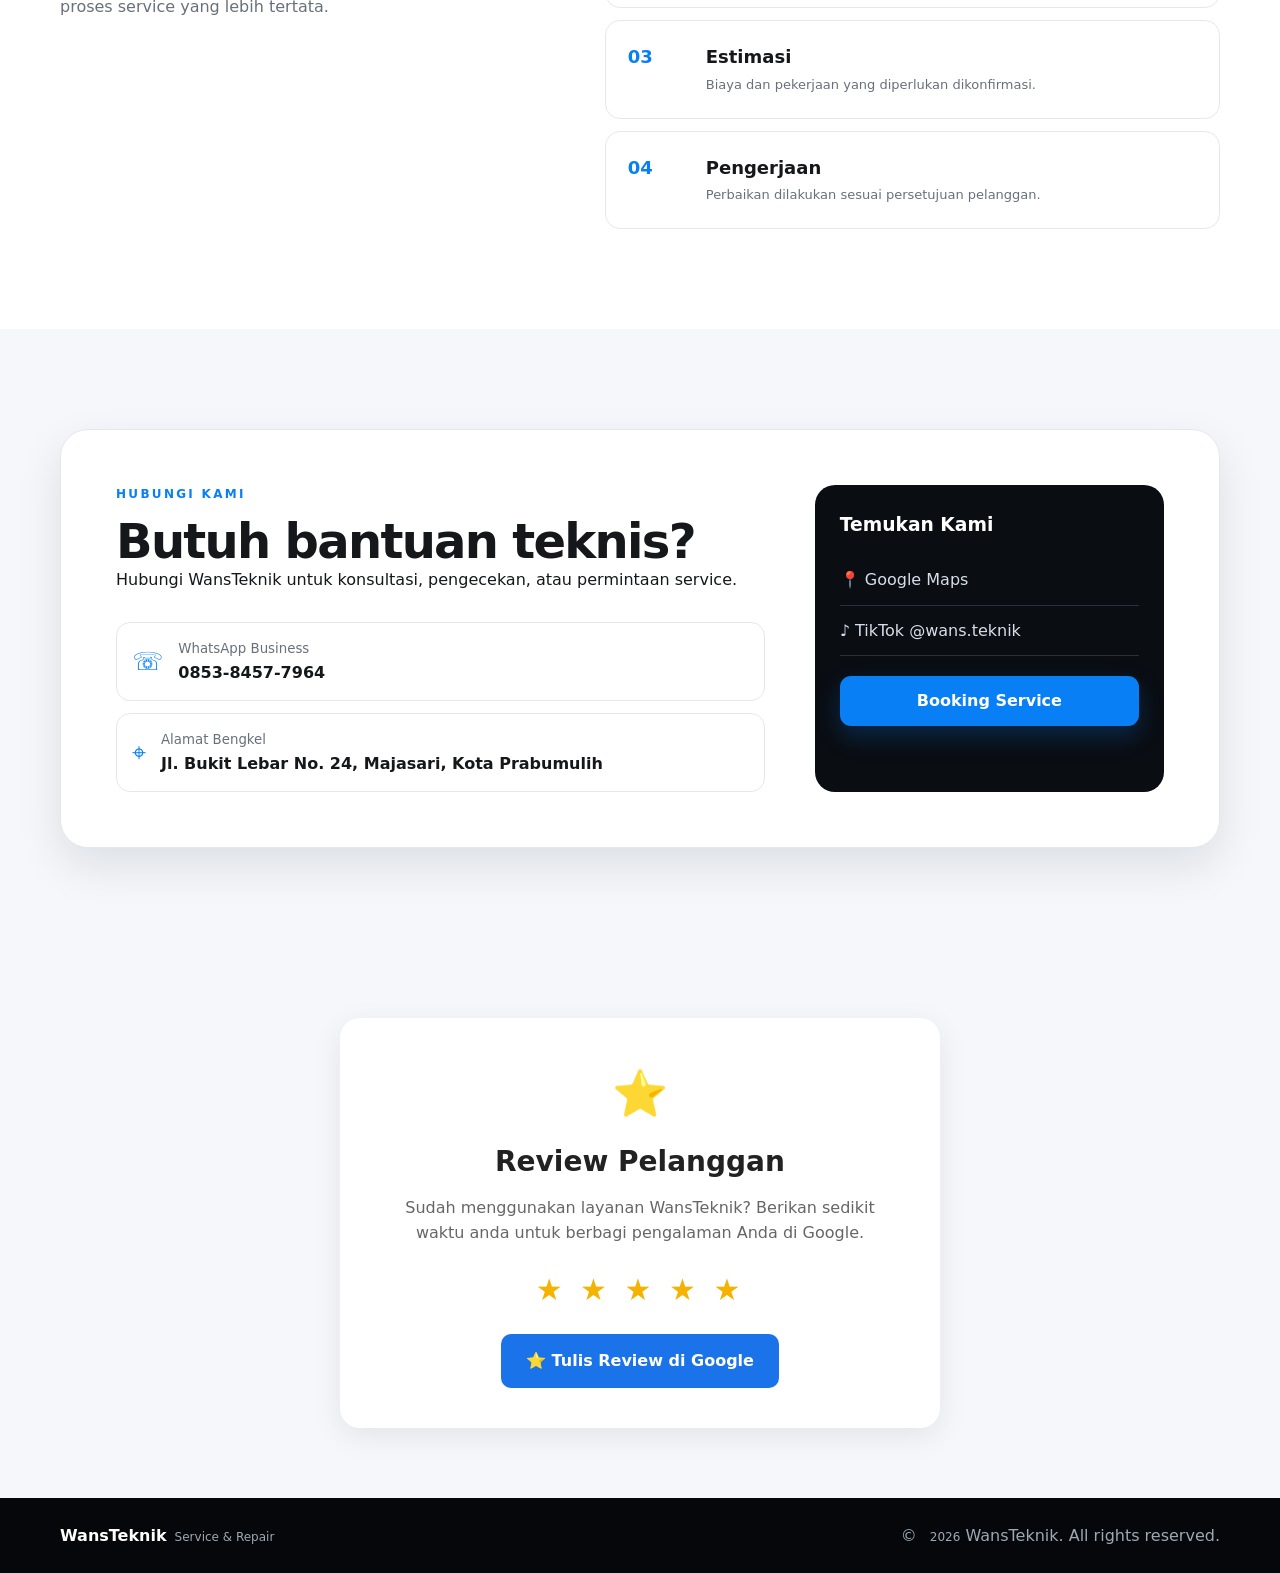
==== commit c177de97: "index.html" ====
--- a/index.html
+++ b/index.html
@@ -47,16 +47,27 @@
             WansTeknik melayani kebutuhan service & repair elektronik, kelistrikan,
             AC, mesin, dan berbagai peralatan dengan pengerjaan rapi dan harga transparan.
           </p>
-
-          <div class="hero-actions">
-            <a class="btn btn-primary" href="https://wa.me/6285384577964?text=Halo%20WansTeknik%2C%20saya%20ingin%20konsultasi%20service." target="_blank" rel="noopener">
+            <div class="hero-actions">
+
+             <a class="btn btn-primary" href="https://wa.me/6285384577964?text=Halo%20WansTeknik%2C%20saya%20ingin%20konsultasi%20service." target="_blank" rel="noopener">
               Konsultasi via WhatsApp
+             </a>
+
+             <div class="hero-secondary-actions">
+
+             <a class="btn btn-outline" href="#layanan">
+             Lihat Layanan
+             </a>
+
+            <a class="btn btn-outline" href="https://wangaviss.github.io/WansTeknik-App/">
+            Cek Riwayat Service
             </a>
-            <a class="btn btn-outline" href="#layanan">Lihat Layanan</a>
-            <a class="btn btn-outline" href="https://wangaviss.github.io/WansTeknik-App/" class="btn-riwayat">
-             Cek Riwayat Service
-            </a>
-          </div>
+
+            </div>
+
+           </div>
+
+          
 
           <div class="hero-points">
             <span>✓ Pengecekan menyeluruh</span>
--- a/style.css
+++ b/style.css
@@ -569,19 +569,15 @@
   .area-card {
     padding: 28px 20px;
   }
-
-
-   .btn-riwayat {
-  display: inline-flex;
-  justify-content: center;
-  align-items: center;
-  min-height: 50px;
-  padding: 0 21px;
-  border-radius: 11px;
-  font-weight: 900;
-  border: 1px solid transparent;
-  transition: .2s ease;
-}
+   .hero-actions {
+  display: flex;
+  flex-direction: column;
+  align-items: flex-start;
+  gap: 12px;
+   }
+
+
+   
 
 
 
